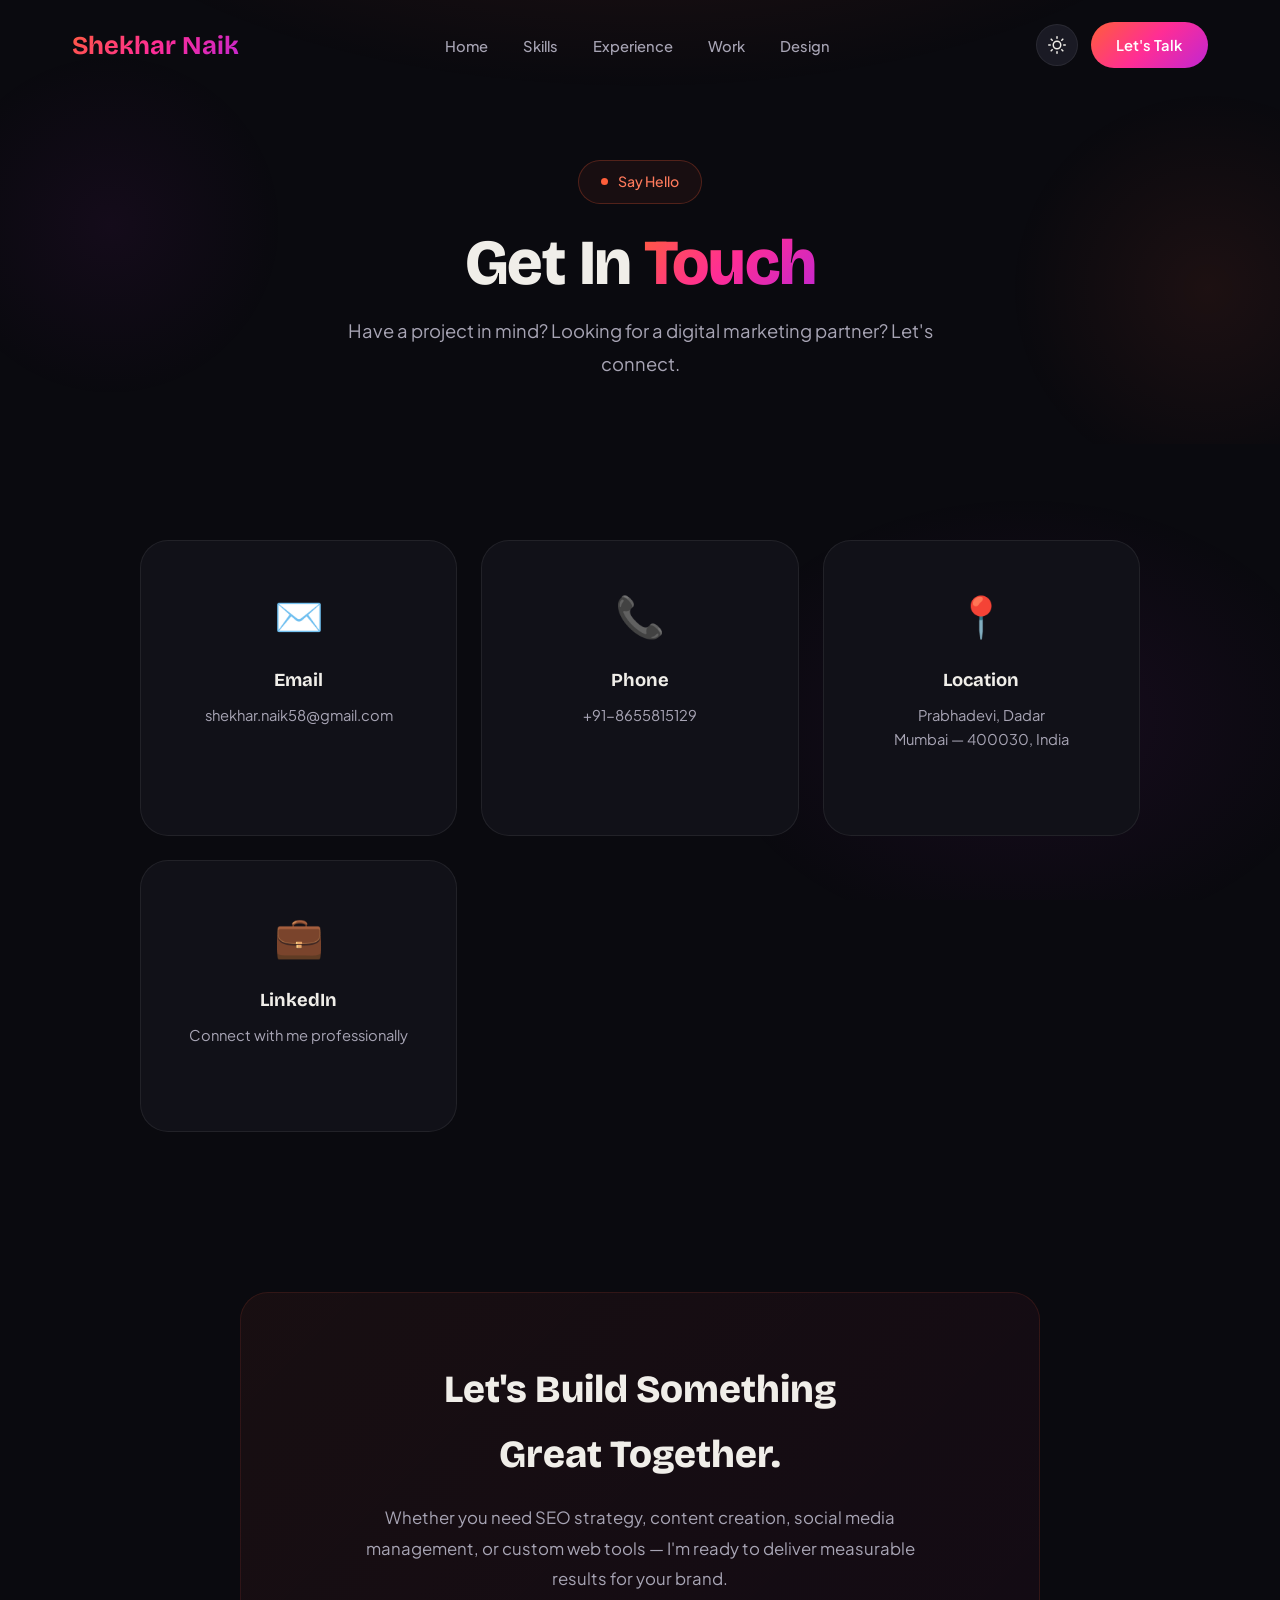
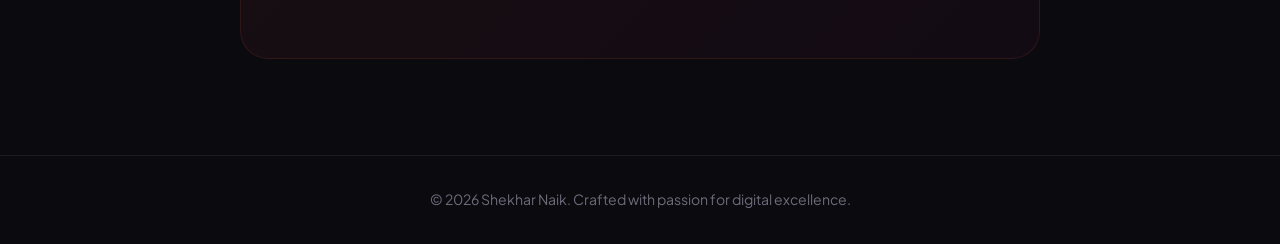
==== contact.html @ 13d53968 "Add files via upload" ====
<!DOCTYPE html>
<html lang="en" data-theme="dark">
<head>
<meta charset="UTF-8">
<meta name="viewport" content="width=device-width, initial-scale=1.0">
<title>Contact — Shekhar Naik</title>
<meta name="description" content="Get in touch with Shekhar Naik — Digital Marketing Specialist based in Mumbai, India. Available for freelance projects and full-time opportunities.">
<meta property="og:title" content="Contact — Shekhar Naik">
<meta property="og:description" content="Get in touch for freelance projects and full-time opportunities.">
<meta property="og:type" content="website">
<meta property="og:image" content="Assets/myself/Shekhar Naik face.webp">
<meta name="robots" content="noindex, nofollow">
<link rel="icon" href="data:image/svg+xml,<svg xmlns='http://www.w3.org/2000/svg' viewBox='0 0 100 100'><text y='.9em' font-size='90'>SN</text></svg>">
<link rel="preconnect" href="https://fonts.googleapis.com">
<link rel="preconnect" href="https://fonts.gstatic.com" crossorigin>
<link href="https://fonts.googleapis.com/css2?family=Bricolage+Grotesque:opsz,wght@12..96,200..800&family=Plus+Jakarta+Sans:wght@300;400;500;600;700;800&family=Instrument+Serif:ital@0;1&display=swap" rel="stylesheet">
<link rel="preload" href="style.css" as="style">
<link rel="stylesheet" href="style.css">
</head>
<body>
<div class="bg-gradient"></div>
<nav id="navbar" aria-label="Main navigation">
  <div class="container nav-inner">
    <a href="index.html" class="nav-logo">Shekhar Naik</a>
    <ul class="nav-links">
      <li><a href="index.html">Home</a></li><li><a href="skills.html">Skills</a></li><li><a href="experience.html">Experience</a></li><li><a href="work.html">Work</a></li><li><a href="design.html">Design</a></li>
    </ul>
    <div class="nav-actions">
      <button class="theme-toggle" aria-label="Toggle theme"><svg class="theme-icon-sun" xmlns="http://www.w3.org/2000/svg" width="18" height="18" viewBox="0 0 24 24" fill="none" stroke="currentColor" stroke-width="2" stroke-linecap="round" stroke-linejoin="round"><circle cx="12" cy="12" r="5"/><line x1="12" y1="1" x2="12" y2="3"/><line x1="12" y1="21" x2="12" y2="23"/><line x1="4.22" y1="4.22" x2="5.64" y2="5.64"/><line x1="18.36" y1="18.36" x2="19.78" y2="19.78"/><line x1="1" y1="12" x2="3" y2="12"/><line x1="21" y1="12" x2="23" y2="12"/><line x1="4.22" y1="19.78" x2="5.64" y2="18.36"/><line x1="18.36" y1="5.64" x2="19.78" y2="4.22"/></svg><svg class="theme-icon-moon" xmlns="http://www.w3.org/2000/svg" width="18" height="18" viewBox="0 0 24 24" fill="none" stroke="currentColor" stroke-width="2" stroke-linecap="round" stroke-linejoin="round"><path d="M21 12.79A9 9 0 1 1 11.21 3 7 7 0 0 0 21 12.79z"/></svg></button>
      <a href="contact.html" class="nav-cta"><span>Let's Talk</span></a>
    </div>
    <button class="mobile-menu-btn" aria-label="Toggle menu" aria-expanded="false"><span></span><span></span><span></span></button>
  </div>
</nav>
<div class="mobile-menu" role="dialog"><ul class="mobile-menu-links">
  <li><a href="index.html">Home</a></li><li><a href="skills.html">Skills</a></li><li><a href="experience.html">Experience</a></li><li><a href="work.html">Work</a></li><li><a href="design.html">Design</a></li>
  <li><a href="contact.html" class="mobile-menu-cta">Let's Talk</a></li>
</ul></div>

<main>

<section class="page-hero">
  <div class="container page-hero-content">
    <div class="hero-badge">Say Hello</div>
    <h1>Get In <span class="gradient">Touch</span></h1>
    <p>Have a project in mind? Looking for a digital marketing partner? Let's connect.</p>
  </div>
</section>

<section class="section contact-cards-section">
  <div class="container">
    <div class="contact-cards-grid">

      <a href="mailto:shekhar.naik58@gmail.com" class="contact-card reveal">
        <div class="contact-card-icon">✉️</div>
        <h3>Email</h3>
        <p>shekhar.naik58@gmail.com</p>
        <span class="contact-card-action">Send an email →</span>
      </a>

      <a href="tel:+918655815129" class="contact-card reveal reveal-d1">
        <div class="contact-card-icon">📞</div>
        <h3>Phone</h3>
        <p>+91-8655815129</p>
        <span class="contact-card-action">Give a call →</span>
      </a>

      <div class="contact-card reveal reveal-d2">
        <div class="contact-card-icon">📍</div>
        <h3>Location</h3>
        <p>Prabhadevi, Dadar<br>Mumbai — 400030, India</p>
        <span class="contact-card-action">Open to remote work</span>
      </div>

      <a href="https://linkedin.com/in/shekhar-naik/" target="_blank" rel="noopener" class="contact-card reveal">
        <div class="contact-card-icon">💼</div>
        <h3>LinkedIn</h3>
        <p>Connect with me professionally</p>
        <span class="contact-card-action">View profile →</span>
      </a>

    </div>
  </div>
</section>

<section class="section contact-cta-section">
  <div class="container">
    <div class="contact-cta-card reveal">
      <h2>Let's Build Something<br><span class="italic">Great Together.</span></h2>
      <p>Whether you need SEO strategy, content creation, social media management, or custom web tools — I'm ready to deliver measurable results for your brand.</p>
    </div>
  </div>
</section>

</main>

<footer><div class="container"><p>© 2026 Shekhar Naik. Crafted with passion for digital excellence.</p></div></footer>
<button class="back-to-top" aria-label="Back to top">↑</button>
<script src="script.js"></script>
</body>
</html>
---- style.css ----
*,*::before,*::after{margin:0;padding:0;box-sizing:border-box}
:root{
  --bg:#0a0a0f;--surface:#111118;--surface-2:#1a1a24;--surface-3:#22222e;
  --text:#f0eee9;--text-dim:#a8a5b5;--text-muted:#6e6b7a;
  --primary:#ff5e3a;--primary-light:#ff7a5c;
  --gradient:linear-gradient(135deg,#ff5e3a,#ff2d95,#c026d3);
  --border:rgba(255,255,255,.07);--border-hover:rgba(255,255,255,.14);
  --r:20px;--r-sm:12px;--r-md:16px;--r-lg:28px;
  --font-d:'Bricolage Grotesque',sans-serif;
  --font-b:'Plus Jakarta Sans',sans-serif;
  --font-a:'Instrument Serif',serif;
}
[data-theme="light"]{
  --bg:#faf9f7;--surface:#ffffff;--surface-2:#f3f1ed;--surface-3:#e8e5df;
  --text:#2d2a36;--text-dim:#5c586a;--text-muted:#8a8696;
  --primary:#e8533a;--primary-light:#d94a32;
  --border:rgba(0,0,0,.08);--border-hover:rgba(0,0,0,.15);
}
[data-theme="light"] .social-card{box-shadow:0 8px 32px rgba(0,0,0,.12)}
[data-theme="light"] .social-cards-stack:hover .social-card-1{box-shadow:0 16px 48px rgba(0,0,0,.15)}
[data-theme="light"] .social-cards-stack:hover .social-card-2{box-shadow:0 12px 40px rgba(0,0,0,.12)}
[data-theme="light"] .social-cards-stack:hover .social-card-3{box-shadow:0 8px 32px rgba(0,0,0,.1)}
[data-theme="light"] .social-cards-stack:hover .social-card-4{box-shadow:0 4px 24px rgba(0,0,0,.08)}
[data-theme="light"] .social-card:hover{box-shadow:0 24px 64px rgba(0,0,0,.18)!important}
[data-theme="light"] nav.scrolled{background:rgba(250,249,247,.92)}
[data-theme="light"] .mobile-menu{background:rgba(245,244,240,.95)}
html{scroll-behavior:smooth}
body{background:var(--bg);color:var(--text);font-family:var(--font-b);overflow-x:hidden;line-height:1.7;font-size:16px}
::selection{background:var(--primary);color:#fff}
a{color:inherit;text-decoration:none}
img{max-width:100%;display:block}
ul{list-style:none}
button{cursor:pointer;border:none;background:none;font-family:inherit;color:inherit}
.container{max-width:1200px;margin:0 auto;padding:0 2rem;position:relative;z-index:1}
.bg-gradient{position:fixed;inset:0;z-index:0;pointer-events:none;background:radial-gradient(ellipse 80% 50% at 50% -20%,rgba(255,94,58,.12),transparent 60%),radial-gradient(ellipse 50% 50% at 80% 80%,rgba(192,38,211,.08),transparent 50%)}
[data-theme="light"] .bg-gradient{background:radial-gradient(ellipse 80% 50% at 50% -20%,rgba(232,83,58,.05),transparent 60%),radial-gradient(ellipse 50% 50% at 80% 80%,rgba(180,40,160,.03),transparent 50%)}

/* Nav */
nav{position:fixed;top:0;left:0;right:0;z-index:1000;padding:1.4rem 0;transition:all .3s}
nav.scrolled{padding:1rem 0;background:rgba(10,10,15,.88);backdrop-filter:blur(16px);-webkit-backdrop-filter:blur(16px);border-bottom:1px solid var(--border)}
.nav-inner{display:flex;justify-content:space-between;align-items:center}
.nav-logo{font-family:var(--font-d);font-size:1.6rem;font-weight:700;background:var(--gradient);-webkit-background-clip:text;-webkit-text-fill-color:transparent;background-clip:text}
.nav-links{display:flex;gap:2.2rem}
.nav-links a{font-size:.92rem;font-weight:500;color:var(--text-dim);position:relative;transition:color .3s}
.nav-links a::after{content:'';position:absolute;bottom:-5px;left:0;width:0;height:2px;background:var(--gradient);transition:width .3s;border-radius:2px}
.nav-links a:hover,.nav-links a.active{color:var(--text)}
.nav-links a:hover::after,.nav-links a.active::after{width:100%}
.nav-actions{display:flex;align-items:center;gap:.8rem}
.nav-cta{padding:.65rem 1.6rem;border-radius:100px;background:var(--gradient);color:#fff;font-weight:600;font-size:.92rem;transition:transform .3s,box-shadow .3s}
.nav-cta:hover{transform:translateY(-2px);box-shadow:0 6px 24px rgba(255,94,58,.25)}
.theme-toggle{width:42px;height:42px;border-radius:50%;border:1px solid var(--border);display:flex;align-items:center;justify-content:center;transition:transform .3s;background:var(--surface-2)}
.theme-toggle:hover{transform:scale(1.1);border-color:var(--border-hover)}
.theme-icon-sun,.theme-icon-moon{transition:opacity .3s,transform .3s;color:var(--text)}
.theme-icon-moon{position:absolute;opacity:0;transform:rotate(-90deg) scale(0)}
[data-theme="light"] .theme-icon-sun{position:absolute;opacity:0;transform:rotate(90deg) scale(0)}
[data-theme="light"] .theme-icon-moon{position:static;opacity:1;transform:none}
.mobile-menu-btn{display:none;width:36px;height:36px;flex-direction:column;align-items:center;justify-content:center;gap:5px}
.mobile-menu-btn span{display:block;width:22px;height:2px;background:var(--text);transition:all .3s;border-radius:2px}
.mobile-menu-btn.open span:nth-child(1){transform:rotate(45deg) translate(5px,5px)}
.mobile-menu-btn.open span:nth-child(2){opacity:0}
.mobile-menu-btn.open span:nth-child(3){transform:rotate(-45deg) translate(5px,-5px)}
.mobile-menu{display:none;position:fixed;inset:0;z-index:999;background:rgba(10,10,15,.95);flex-direction:column;align-items:center;justify-content:center;opacity:0;pointer-events:none;transition:opacity .3s}
.mobile-menu.open{opacity:1;pointer-events:auto}
.mobile-menu-links{display:flex;flex-direction:column;align-items:center;gap:2rem}
.mobile-menu-links a{font-family:var(--font-d);font-size:1.7rem;font-weight:700;color:var(--text-dim);transition:color .3s}
.mobile-menu-links a:hover{color:var(--text)}
.mobile-menu-cta{padding:.7rem 2rem;border-radius:100px;background:var(--gradient);color:#fff!important;font-size:1.1rem!important;margin-top:.5rem}

/* Hero */
.hero{min-height:100vh;display:flex;align-items:center;padding:10rem 0 5rem;position:relative;overflow:hidden}
.hero::before{content:'';position:absolute;top:20%;right:-10%;width:500px;height:500px;border-radius:50%;background:radial-gradient(circle,rgba(255,94,58,.08),transparent 70%);pointer-events:none}
.hero::after{content:'';position:absolute;bottom:10%;left:-5%;width:400px;height:400px;border-radius:50%;background:radial-gradient(circle,rgba(192,38,211,.06),transparent 70%);pointer-events:none}
.hero-content{z-index:2;text-align:center;max-width:800px;margin:0 auto}
.hero-badge{display:inline-flex;align-items:center;gap:.6rem;padding:.55rem 1.4rem;border-radius:100px;border:1px solid rgba(255,94,58,.25);font-size:.88rem;font-weight:500;color:var(--primary-light);margin-bottom:2.5rem;background:rgba(255,94,58,.06);animation:fadeUp .6s .2s both}
.hero-badge::before{content:'';width:7px;height:7px;border-radius:50%;background:var(--primary);animation:pulse 2s infinite}
.open-dot{width:7px;height:7px;border-radius:50%;background:var(--primary);animation:pulse 2s infinite}
.hero-title{font-family:var(--font-d);font-size:clamp(3.2rem,7vw,6rem);font-weight:800;line-height:1;letter-spacing:-.03em;margin-bottom:2rem;animation:fadeUp .6s .3s both}
.hero-title .line{display:block}
.hero-title .gradient{background:var(--gradient);-webkit-background-clip:text;-webkit-text-fill-color:transparent;background-clip:text;background-size:200% auto;animation:shimmer 4s linear infinite}
.hero-desc{font-size:clamp(1.05rem,1.6vw,1.2rem);color:var(--text-dim);max-width:600px;line-height:1.8;margin:0 auto 2.5rem;animation:fadeUp .6s .4s both}
.hero-cta-group{display:flex;gap:1.2rem;justify-content:center;flex-wrap:wrap;animation:fadeUp .6s .5s both}
.btn-primary{display:inline-flex;align-items:center;gap:.6rem;padding:.9rem 2.2rem;border-radius:100px;background:var(--gradient);color:#fff;font-weight:600;font-size:1rem;transition:transform .3s,box-shadow .3s}
.btn-primary:hover{transform:translateY(-2px);box-shadow:0 8px 28px rgba(255,94,58,.3)}
.btn-secondary{padding:.9rem 2.2rem;border-radius:100px;border:1px solid var(--border);color:var(--text);font-weight:500;font-size:1rem;transition:all .3s}
.btn-secondary:hover{border-color:var(--border-hover);transform:translateY(-2px);background:var(--surface-2)}
.hero-stats{display:grid;grid-template-columns:repeat(6,1fr);gap:1rem;max-width:1200px;margin:4rem auto 0;animation:fadeUp .6s .6s both}
.hero-stat{padding:1.5rem 1rem;border-radius:var(--r);border:1px solid var(--border);background:var(--surface);transition:transform .3s,border-color .3s;position:relative;overflow:hidden;text-align:center}
.hero-stat::before{content:'';position:absolute;top:0;left:0;right:0;height:3px;background:var(--gradient);opacity:0;transition:opacity .3s}
.hero-stat:hover{transform:translateY(-3px);border-color:var(--border-hover)}
.hero-stat:hover::before{opacity:1}
.hero-stat-num{font-family:var(--font-d);font-size:2.5rem;font-weight:800;background:var(--gradient);-webkit-background-clip:text;-webkit-text-fill-color:transparent;background-clip:text;line-height:1.1;margin-bottom:.5rem}
.hero-stat-label{font-size:.82rem;color:var(--text-muted);font-weight:500;line-height:1.4}

/* Page Hero */
.page-hero{padding:10rem 0 4rem;text-align:center;position:relative;overflow:hidden}
.page-hero::before{content:'';position:absolute;top:20%;right:-10%;width:400px;height:400px;border-radius:50%;background:radial-gradient(circle,rgba(255,94,58,.08),transparent 70%);pointer-events:none}
.page-hero::after{content:'';position:absolute;bottom:10%;left:-5%;width:350px;height:350px;border-radius:50%;background:radial-gradient(circle,rgba(192,38,211,.06),transparent 70%);pointer-events:none}
.page-hero-content{z-index:2;position:relative}
.page-hero .hero-badge{margin-bottom:1.5rem}
.page-hero h1{font-family:var(--font-d);font-size:clamp(2.6rem,5vw,4.2rem);font-weight:800;line-height:1.1;letter-spacing:-.02em;margin-bottom:1rem}
.page-hero h1 .gradient{background:var(--gradient);-webkit-background-clip:text;-webkit-text-fill-color:transparent;background-clip:text}
.page-hero p{font-size:1.15rem;color:var(--text-dim);max-width:600px;margin:0 auto;line-height:1.8}

/* Sections */
.section{padding:7rem 0}
.section-alt{background:var(--surface)}
.section-header{margin-bottom:4rem}
.section-tag{display:inline-flex;align-items:center;gap:.6rem;font-size:.82rem;font-weight:600;letter-spacing:.12em;text-transform:uppercase;margin-bottom:1rem}
.section-tag-icon{width:32px;height:32px;border-radius:8px;background:var(--gradient);display:flex;align-items:center;justify-content:center;font-size:1rem}
.section-tag-text{background:var(--gradient);-webkit-background-clip:text;-webkit-text-fill-color:transparent;background-clip:text}
.section-title{font-family:var(--font-d);font-size:clamp(2.3rem,4.5vw,3.6rem);font-weight:800;line-height:1.1;letter-spacing:-.02em;margin-bottom:1rem}
.section-title .italic{font-family:var(--font-a);font-style:italic;font-weight:400}
.gradient-text{background:var(--gradient);-webkit-background-clip:text;-webkit-text-fill-color:transparent;background-clip:text}

/* About */
.about-grid{display:grid;grid-template-columns:1fr 1.4fr;gap:4rem;align-items:start}
.about-visual{position:sticky;top:7rem;border-radius:var(--r-lg);overflow:hidden;border:1px solid var(--border);background:var(--surface)}
.about-visual-header{padding:3rem 2rem 2rem;text-align:center;background:linear-gradient(180deg,rgba(255,94,58,.08),transparent)}
.about-avatar{width:115px;height:115px;border-radius:50%;margin:0 auto 1.2rem;overflow:hidden;border:3px solid var(--primary);box-shadow:0 8px 32px rgba(255,94,58,.2)}
.about-avatar img{width:100%;height:100%;object-fit:cover}
.about-name{font-family:var(--font-d);font-size:1.5rem;font-weight:700;margin-bottom:.3rem}
.about-role{font-size:.95rem;color:var(--text-dim)}
.about-visual-body{padding:1.5rem}
.about-contact-item{display:flex;align-items:center;gap:.8rem;padding:.85rem 1rem;border-radius:var(--r);border:1px solid var(--border);margin-bottom:.6rem;font-size:.9rem;font-weight:500;transition:all .3s;background:var(--surface-2)}
.about-contact-item:hover{border-color:var(--border-hover);transform:translateX(4px);background:var(--surface-3)}
.about-contact-item .icon{width:24px;text-align:center}
.about-text h3{font-family:var(--font-d);font-size:1.9rem;font-weight:700;line-height:1.3;margin-bottom:1.5rem}
.about-text p{color:var(--text-dim);line-height:1.85;margin-bottom:1.2rem;font-size:1.02rem}
.about-highlights{display:grid;grid-template-columns:1fr 1fr;gap:1rem}
.about-highlight{padding:1.5rem;border-radius:var(--r);border:1px solid var(--border);background:var(--surface);transition:all .3s}
.about-highlight:hover{border-color:var(--border-hover);transform:translateY(-3px)}
.about-highlight-value{font-family:var(--font-d);font-size:2.4rem;font-weight:800;background:var(--gradient);-webkit-background-clip:text;-webkit-text-fill-color:transparent;background-clip:text;line-height:1;margin-bottom:.4rem}
.about-highlight-label{font-size:.9rem;color:var(--text-dim);font-weight:500}

/* Tools */
.tools-strip{padding:2rem 0;border-top:1px solid var(--border);border-bottom:1px solid var(--border);background:var(--surface);overflow:hidden;position:relative}
.tools-strip::before,.tools-strip::after{content:'';position:absolute;top:0;bottom:0;width:100px;z-index:2}
.tools-strip::before{left:0;background:linear-gradient(90deg,var(--surface),transparent)}
.tools-strip::after{right:0;background:linear-gradient(270deg,var(--surface),transparent)}
.tools-track{display:flex;gap:2.5rem;animation:marquee 50s linear infinite;width:max-content}
.tools-track span{font-family:var(--font-d);font-size:1rem;font-weight:600;color:var(--text-muted);white-space:nowrap;display:flex;align-items:center;gap:.7rem}
.tools-track span img{width:24px;height:24px;object-fit:contain;border-radius:5px;opacity:.7;transition:opacity .3s}
.tools-track span:hover img{opacity:1}

/* What I Bring */
.bring-grid{display:grid;grid-template-columns:repeat(3,1fr);gap:1.5rem}
.bring-card{padding:2rem;border-radius:var(--r-lg);border:1px solid var(--border);background:var(--surface);transition:all .4s;position:relative;overflow:hidden}
.bring-card::before{content:'';position:absolute;top:0;left:0;right:0;height:3px;background:var(--gradient);transform:scaleX(0);transform-origin:left;transition:transform .4s}
.bring-card:hover{border-color:var(--border-hover);transform:translateY(-6px);box-shadow:0 20px 48px rgba(0,0,0,.15)}
.bring-card:hover::before{transform:scaleX(1)}
.bring-icon{width:52px;height:52px;border-radius:14px;background:rgba(255,94,58,.08);border:1px solid rgba(255,94,58,.15);display:flex;align-items:center;justify-content:center;font-size:1.5rem;margin-bottom:1.2rem}
.bring-card h3{font-family:var(--font-d);font-size:1.15rem;font-weight:700;margin-bottom:.6rem}
.bring-card p{font-size:.92rem;color:var(--text-dim);line-height:1.7}

/* Expertise */
.expertise-grid{display:grid;grid-template-columns:repeat(auto-fill,minmax(300px,1fr));gap:1.5rem}
.expertise-card{padding:2rem;border-radius:var(--r-lg);border:1px solid var(--border);background:var(--surface);transition:all .3s;position:relative;overflow:hidden}
.expertise-card::before{content:'';position:absolute;top:0;left:0;right:0;height:3px;background:var(--gradient);transform:scaleX(0);transform-origin:left;transition:transform .3s}
.expertise-card:hover{border-color:var(--border-hover);transform:translateY(-4px);box-shadow:0 12px 40px rgba(0,0,0,.2)}
.expertise-card:hover::before{transform:scaleX(1)}
.expertise-icon{width:58px;height:58px;border-radius:14px;background:rgba(255,94,58,.1);border:1px solid rgba(255,94,58,.2);display:flex;align-items:center;justify-content:center;font-size:1.6rem;margin-bottom:1.2rem}
.expertise-card h3{font-family:var(--font-d);font-size:1.25rem;font-weight:700;margin-bottom:.6rem}
.expertise-card p{font-size:.95rem;color:var(--text-dim);line-height:1.7}

/* Lightbox */
.lightbox{position:fixed;inset:0;z-index:10000;background:rgba(0,0,0,.95);display:flex;align-items:center;justify-content:center;opacity:0;visibility:hidden;transition:all .3s;backdrop-filter:blur(8px)}
.lightbox.active{opacity:1;visibility:visible}
.lightbox-content{max-width:90vw;max-height:90vh;display:flex;align-items:center;justify-content:center}
.lightbox-content img{max-width:100%;max-height:85vh;border-radius:var(--r-md);object-fit:contain;box-shadow:0 20px 60px rgba(0,0,0,.5)}
.lightbox-close{position:absolute;top:1.5rem;right:1.5rem;width:48px;height:48px;border-radius:50%;background:rgba(255,255,255,.1);border:none;color:#fff;font-size:1.8rem;cursor:pointer;display:flex;align-items:center;justify-content:center;transition:all .3s;z-index:10001}
.lightbox-close:hover{background:rgba(255,255,255,.2);transform:scale(1.1)}
.lightbox-prev,.lightbox-next{position:absolute;top:50%;transform:translateY(-50%);width:52px;height:52px;border-radius:50%;background:rgba(255,255,255,.1);border:none;color:#fff;font-size:1.8rem;cursor:pointer;display:flex;align-items:center;justify-content:center;transition:all .3s;z-index:10001}
.lightbox-prev{left:1.5rem}
.lightbox-next{right:1.5rem}
.lightbox-prev:hover,.lightbox-next:hover{background:rgba(255,255,255,.2);transform:translateY(-50%) scale(1.1)}

/* Work Page */
.work-stats-row{display:grid;grid-template-columns:repeat(4,1fr);gap:1rem;margin-bottom:3rem}
.work-stat-card{padding:1.5rem;border-radius:var(--r-lg);border:1px solid var(--border);background:var(--surface);text-align:center;transition:all .3s}
.work-stat-card:hover{border-color:var(--border-hover);transform:translateY(-4px);box-shadow:0 12px 32px rgba(0,0,0,.12)}
.work-stat-icon{font-size:1.8rem;margin-bottom:.5rem}
.work-stat-num{font-family:var(--font-d);font-size:2.2rem;font-weight:800;background:var(--gradient);-webkit-background-clip:text;-webkit-text-fill-color:transparent;background-clip:text;margin-bottom:.2rem}
.work-stat-label{font-size:.88rem;color:var(--text-muted);font-weight:500}
.work-showcase{padding:2.5rem;border-radius:var(--r-lg);border:1px solid var(--border);background:var(--surface);margin-bottom:2rem;position:relative;overflow:hidden;transition:all .4s}
.work-showcase::before{content:'';position:absolute;top:0;left:0;right:0;height:4px;background:var(--gradient);transform:scaleX(0);transform-origin:left;transition:transform .4s}
.work-showcase:hover{border-color:var(--border-hover);transform:translateY(-6px);box-shadow:0 20px 48px rgba(0,0,0,.15)}
.work-showcase:hover::before{transform:scaleX(1)}
.work-showcase-header{display:flex;align-items:center;gap:1rem;margin-bottom:1rem}
.work-showcase-num{font-family:var(--font-d);font-size:2rem;font-weight:800;background:var(--gradient);-webkit-background-clip:text;-webkit-text-fill-color:transparent;background-clip:text;opacity:.3}
.work-showcase-status{font-size:.72rem;font-weight:700;letter-spacing:.1em;text-transform:uppercase;padding:.35rem .8rem;border-radius:100px;background:linear-gradient(135deg,#00c853,#00e676);color:#0a0a0a}
.work-showcase-active{background:linear-gradient(135deg,#00c853,#00e676);color:#0a0a0a}
.work-showcase-past{background:linear-gradient(135deg,var(--surface-2),var(--border));color:var(--text-dim)}
.work-showcase h3{font-family:var(--font-d);font-size:1.8rem;font-weight:800;margin-bottom:.8rem}
.work-showcase p{color:var(--text-dim);line-height:1.8;max-width:700px;margin-bottom:1.5rem;font-size:1rem}
.work-showcase-metrics{display:flex;gap:1rem;margin-bottom:1.5rem;flex-wrap:wrap}
.work-showcase-metric{padding:1rem 1.5rem;border-radius:var(--r-md);border:1px solid var(--border);background:var(--surface-2);text-align:center;flex:1;min-width:150px}
.work-showcase-metric-num{display:block;font-family:var(--font-d);font-size:1.3rem;font-weight:800;color:var(--primary-light)}
.work-showcase-metric-label{display:block;font-size:.78rem;color:var(--text-muted);font-weight:500;margin-top:.2rem}
.work-showcase-brands{display:flex;gap:1.5rem;margin-bottom:1.5rem;flex-wrap:wrap}
.work-brand-item{display:flex;align-items:center;gap:.8rem;padding:.8rem 1.2rem;border-radius:var(--r-md);border:1px solid var(--border);background:var(--surface-2)}
.work-brand-item img{width:40px;height:40px;border-radius:8px;object-fit:contain}
.work-brand-item span{font-size:.9rem;font-weight:500;color:var(--text-dim)}
.work-sales-grid{display:grid;grid-template-columns:repeat(3,1fr);gap:1rem}
.work-sales-grid img{width:100%;border-radius:var(--r-md);border:1px solid var(--border);transition:transform .3s}
.work-sales-grid img:hover{transform:scale(1.02)}
.work-showcase-images{display:grid;grid-template-columns:repeat(3,1fr);gap:1rem;margin-top:1rem}
.work-showcase-images img{width:100%;border-radius:var(--r-md);border:1px solid var(--border);transition:transform .3s}
.work-showcase-images img:hover{transform:scale(1.02)}
.work-services-grid{display:grid;grid-template-columns:repeat(2,1fr);gap:1.5rem}
.work-service-card{padding:2rem;border-radius:var(--r-lg);border:1px solid var(--border);background:var(--surface);position:relative;overflow:hidden;transition:all .4s}
.work-service-card::after{content:'';position:absolute;bottom:0;left:0;right:0;height:3px;background:var(--gradient);transform:scaleX(0);transform-origin:left;transition:transform .4s}
.work-service-card:hover{border-color:var(--border-hover);transform:translateY(-6px);box-shadow:0 20px 48px rgba(0,0,0,.15)}
.work-service-card:hover::after{transform:scaleX(1)}
.work-service-num{font-family:var(--font-d);font-size:2.5rem;font-weight:800;background:var(--gradient);-webkit-background-clip:text;-webkit-text-fill-color:transparent;background-clip:text;opacity:.15;position:absolute;top:1rem;right:1.5rem}
.work-service-icon{width:52px;height:52px;border-radius:14px;display:flex;align-items:center;justify-content:center;font-size:1.5rem;background:rgba(255,94,58,.08);border:1px solid rgba(255,94,58,.15);margin-bottom:1rem}
.work-service-card h4{font-family:var(--font-d);font-size:1.2rem;font-weight:700;margin-bottom:.6rem}
.work-service-card p{font-size:.92rem;color:var(--text-dim);line-height:1.7;margin-bottom:1rem}
.work-service-metric{display:inline-flex;padding:.4rem 1rem;border-radius:100px;background:rgba(20,184,166,.1);border:1px solid rgba(20,184,166,.25);font-size:.85rem;color:#14b8a6;font-weight:600;margin-bottom:1rem}
.work-service-tags{display:flex;flex-wrap:wrap;gap:.4rem}
.work-service-tags span{padding:.3rem .7rem;border-radius:100px;font-size:.78rem;font-weight:500;color:var(--text-dim);background:var(--surface-2);border:1px solid var(--border)}
.work-service-images{display:flex;gap:.8rem;margin-top:1rem;flex-wrap:wrap}
.work-service-images img{width:80px;height:80px;border-radius:var(--r-sm);border:1px solid var(--border);object-fit:cover;transition:transform .3s}
.work-service-images img:hover{transform:scale(1.05)}
.work-service-images-grid{display:grid;grid-template-columns:repeat(3,1fr);gap:.6rem}
.work-service-images-grid img{width:100%;height:auto;aspect-ratio:9/16;border-radius:var(--r-sm);object-fit:cover}
.work-side-grid{display:grid;grid-template-columns:repeat(3,1fr);gap:1.5rem}
.work-side-card{padding:1.5rem;border-radius:var(--r-lg);border:1px solid var(--border);background:var(--surface);position:relative;overflow:hidden;transition:all .3s}
.work-side-card:hover{border-color:var(--border-hover);transform:translateY(-4px);box-shadow:0 12px 32px rgba(0,0,0,.12)}
.work-side-num{font-family:var(--font-d);font-size:2rem;font-weight:800;background:var(--gradient);-webkit-background-clip:text;-webkit-text-fill-color:transparent;background-clip:text;opacity:.2;margin-bottom:.8rem}
.work-side-card h4{font-family:var(--font-d);font-size:1.1rem;font-weight:700;margin-bottom:.4rem}
.work-side-card p{font-size:.88rem;color:var(--text-dim);line-height:1.7;margin-bottom:1rem}
.work-side-images{display:flex;gap:.6rem;flex-wrap:wrap}
.work-side-images img{width:60px;height:60px;border-radius:var(--r-sm);border:1px solid var(--border);object-fit:cover;transition:transform .3s}
.work-side-images img:hover{transform:scale(1.08)}
.work-side-card-link{text-decoration:none;color:inherit;cursor:pointer}
.work-side-card-link:hover{border-color:var(--primary);box-shadow:0 12px 32px rgba(255,94,58,.1)}
.work-side-visit{display:block;margin-top:.8rem;font-size:.85rem;font-weight:600;color:var(--primary-light);opacity:0;transform:translateY(4px);transition:all .3s}
.work-side-card-link:hover .work-side-visit{opacity:1;transform:translateY(0)}

/* Content Cards */
.content-cards-grid{display:flex;flex-direction:column;gap:1.5rem}
.content-card{border-radius:var(--r-lg);border:1px solid var(--border);background:var(--surface);overflow:hidden;transition:all .4s}
.content-card:hover{border-color:var(--border-hover);box-shadow:0 20px 48px rgba(0,0,0,.12)}
.content-card-inner{display:grid;grid-template-columns:1fr 1fr;gap:3rem;align-items:center;padding:2rem}
.content-card .split-images{overflow:hidden}
.content-card .social-cards-stack{overflow:hidden}

/* Work Section Box */
.work-section-box{border-radius:var(--r-lg);border:1px solid var(--border);background:var(--surface);overflow:hidden;transition:all .4s}
.work-section-box:hover{border-color:var(--border-hover);box-shadow:0 20px 48px rgba(0,0,0,.12)}
.work-section-box-header{padding:2.5rem 2.5rem 0}
.work-section-box-header .section-title{margin-top:.5rem}
.work-section-box-body{padding:2.5rem}
.work-section-box-body .split-row{margin-bottom:3rem}
.work-section-box-body .split-row:last-child{margin-bottom:0}

/* Social Cards Stack - 2 images */
.social-cards-stack-2{height:300px}
.social-cards-stack-2 .social-card{width:75%}
.social-cards-stack-2 .social-card-1{top:10px;left:12%;z-index:2;transform:rotate(-4deg)}
.social-cards-stack-2 .social-card-2{top:30px;left:18%;z-index:1;transform:rotate(3deg)}

/* Work Cards (Homepage) */
.work-cards-grid{display:grid;grid-template-columns:repeat(3,1fr);gap:1.5rem;margin-top:3rem}
.work-card-item{padding:0;border-radius:var(--r-lg);border:1px solid var(--border);background:var(--surface);position:relative;overflow:hidden;transition:all .4s;display:flex;flex-direction:column}
.work-card-item:hover{border-color:var(--border-hover);transform:translateY(-8px);box-shadow:0 24px 56px rgba(0,0,0,.18)}
.work-card-link{text-decoration:none;color:inherit;cursor:pointer}
.work-card-link:hover{border-color:var(--primary);box-shadow:0 24px 56px rgba(255,94,58,.1)}
.work-card-top{display:flex;justify-content:space-between;align-items:center;padding:1.5rem 1.5rem 0}
.work-card-badge{display:inline-block;font-size:.68rem;font-weight:700;letter-spacing:.12em;text-transform:uppercase;padding:.35rem .8rem;border-radius:100px;background:linear-gradient(135deg,#00c853,#00e676);color:#0a0a0a}
.work-card-badge-past{background:linear-gradient(135deg,var(--surface-2),var(--border));color:var(--text-dim)}
.work-card-number{font-family:var(--font-d);font-size:2.2rem;font-weight:800;background:var(--gradient);-webkit-background-clip:text;-webkit-text-fill-color:transparent;background-clip:text;opacity:.2;line-height:1}
.work-card-item h3{font-family:var(--font-d);font-size:1.3rem;font-weight:800;padding:1rem 1.5rem .5rem;margin:0}
.work-card-item p{color:var(--text-dim);line-height:1.7;font-size:.9rem;padding:0 1.5rem;margin-bottom:1rem}
.work-card-brands{display:flex;gap:.8rem;padding:0 1.5rem;margin-bottom:1rem}
.work-card-brands img{width:36px;height:36px;object-fit:contain;border-radius:8px;border:1px solid var(--border);background:var(--surface-2);padding:4px}
.work-card-results{display:flex;flex-direction:column;gap:.5rem;padding:0 1.5rem;margin-bottom:1.2rem}
.work-card-result{display:flex;align-items:center;gap:.6rem;font-size:.85rem;color:var(--text-dim);font-weight:500}
.work-card-result-icon{font-size:.95rem;flex-shrink:0}
.work-card-images{display:grid;grid-template-columns:repeat(3,1fr);gap:6px;padding:0 6px 6px}
.work-card-images img{width:100%;height:80px;object-fit:cover;border-radius:var(--r-sm);border:1px solid var(--border);transition:transform .3s}
.work-card-images img:hover{transform:scale(1.05)}
.work-card-visit{display:block;padding:1rem 1.5rem;margin-top:auto;font-size:.88rem;font-weight:600;color:var(--primary-light);border-top:1px solid var(--border);transition:all .3s}
.work-card-link:hover .work-card-visit{background:rgba(255,94,58,.05);color:var(--primary)}

/* Split Row */
.split-row{display:grid;grid-template-columns:1fr 1fr;gap:3rem;align-items:center}
.split-reverse{direction:rtl}
.split-reverse > *{direction:ltr}
.split-img-grid{display:grid;grid-template-columns:1fr 1fr;gap:.6rem}
.split-img-grid img{width:100%;border-radius:var(--r-sm);border:1px solid var(--border);object-fit:cover;transition:transform .3s}
.split-img-grid img:hover{transform:scale(1.03)}
.split-info h3{font-family:var(--font-d);font-size:1.6rem;font-weight:700;margin-bottom:.8rem}
.split-info p{font-size:.95rem;color:var(--text-dim);line-height:1.75;margin-bottom:1.5rem}
.split-icon{width:50px;height:50px;border-radius:12px;background:rgba(255,94,58,.08);border:1px solid rgba(255,94,58,.2);display:flex;align-items:center;justify-content:center;font-size:1.4rem;margin-bottom:1rem}
.split-links{display:flex;flex-direction:column;gap:.5rem}
.split-link{display:flex;align-items:center;gap:.6rem;padding:.6rem .9rem;border-radius:var(--r-sm);border:1px solid var(--border);font-size:.9rem;font-weight:500;color:var(--text-dim);transition:all .3s;text-decoration:none;background:var(--surface)}
.split-link:hover{border-color:var(--primary);color:var(--primary-light);transform:translateX(4px)}
.split-link-dot{width:6px;height:6px;border-radius:50%;background:var(--gradient);flex-shrink:0}

/* Social Cards Stack */
.social-cards-stack{position:relative;width:100%;height:380px;perspective:1000px}
.social-card{position:absolute;width:70%;height:auto;border-radius:var(--r-md);border:1px solid var(--border);box-shadow:0 8px 32px rgba(0,0,0,.25);transition:all .4s cubic-bezier(.25,.46,.45,.94);object-fit:cover;cursor:pointer}
.social-card-1{top:0;left:15%;z-index:4;transform:rotate(-4deg);transform-origin:bottom center}
.social-card-2{top:20px;left:20%;z-index:3;transform:rotate(2deg);transform-origin:bottom center}
.social-card-3{top:40px;left:10%;z-index:2;transform:rotate(-1deg);transform-origin:bottom center}
.social-card-4{top:60px;left:25%;z-index:1;transform:rotate(5deg);transform-origin:bottom center}
.social-cards-stack:hover .social-card-1{transform:rotate(-8deg) translateY(-10px);box-shadow:0 16px 48px rgba(0,0,0,.35)}
.social-cards-stack:hover .social-card-2{transform:rotate(5deg) translateY(-5px);box-shadow:0 12px 40px rgba(0,0,0,.3)}
.social-cards-stack:hover .social-card-3{transform:rotate(-3deg) translateY(5px);box-shadow:0 8px 32px rgba(0,0,0,.25)}
.social-cards-stack:hover .social-card-4{transform:rotate(8deg) translateY(10px);box-shadow:0 4px 24px rgba(0,0,0,.2)}
.social-card:hover{z-index:10!important;transform:rotate(0deg) translateY(-20px) scale(1.05)!important;box-shadow:0 24px 64px rgba(0,0,0,.4)!important}

/* Design */
.design-grid{display:grid;grid-template-columns:repeat(3,1fr);gap:1rem}
.design-grid-item{border-radius:var(--r-lg);overflow:hidden;border:1px solid var(--border);transition:all .3s;background:var(--surface)}
.design-grid-item:hover{border-color:var(--border-hover);transform:translateY(-4px);box-shadow:0 12px 40px rgba(0,0,0,.2)}
.design-grid-item img{width:100%;display:block;transition:transform .4s}
.design-grid-item:hover img{transform:scale(1.03)}
.canva-chips{display:flex;justify-content:center;gap:.8rem;flex-wrap:wrap}
.canva-chip{display:inline-flex;align-items:center;gap:.5rem;padding:.7rem 1.4rem;border-radius:100px;border:1px solid var(--border);background:var(--surface);font-size:.9rem;font-weight:600;color:var(--text-dim);transition:all .3s;text-decoration:none}
.canva-chip:hover{border-color:var(--primary);color:var(--primary-light);transform:translateY(-2px);box-shadow:0 6px 20px rgba(255,94,58,.12)}
.canva-chip svg{flex-shrink:0;opacity:.7;transition:opacity .3s}
.canva-chip:hover svg{opacity:1}
.design-stats{display:flex;justify-content:center;align-items:center;gap:3rem;flex-wrap:wrap;padding:1rem 0}
.design-stat{text-align:center}
.design-stat-num{font-family:var(--font-d);font-size:2.7rem;font-weight:800;background:var(--gradient);-webkit-background-clip:text;-webkit-text-fill-color:transparent;background-clip:text;line-height:1;margin-bottom:.3rem}
.design-stat-label{font-size:.88rem;color:var(--text-dim);font-weight:500}
.design-stat-divider{width:1px;height:40px;background:var(--border)}

/* Contact */
.contact-section{text-align:center;padding:8rem 0;background:radial-gradient(ellipse 70% 50% at 50% 50%,rgba(255,94,58,.06),transparent)}
.contact-cta-links{display:flex;flex-direction:column;align-items:center;gap:1rem;margin-top:1.5rem}
.contact-email,.contact-phone{display:inline-flex;align-items:center;justify-content:center;gap:.8rem;padding:1rem 2.5rem;border-radius:100px;font-weight:700;font-size:1rem;transition:transform .3s,box-shadow .3s;width:100%;max-width:360px}
.contact-email{background:var(--gradient);color:#fff}
.contact-email:hover{transform:scale(1.03);box-shadow:0 10px 40px rgba(255,94,58,.3)}
.contact-phone{background:var(--surface);border:1px solid var(--border);color:var(--text)}
.contact-phone:hover{transform:scale(1.03);border-color:var(--border-hover);box-shadow:0 10px 40px rgba(0,0,0,.1)}
.contact-cards-section{padding:6rem 0}
.contact-cards-grid{display:grid;grid-template-columns:repeat(3,1fr);gap:1.5rem;max-width:1000px;margin:0 auto}
.contact-card{padding:2.5rem 2rem;border-radius:var(--r-lg);border:1px solid var(--border);background:var(--surface);text-align:center;transition:all .4s;position:relative;overflow:hidden;text-decoration:none;color:inherit;display:block}
.contact-card::before{content:'';position:absolute;top:0;left:0;right:0;height:3px;background:var(--gradient);transform:scaleX(0);transform-origin:left;transition:transform .4s}
.contact-card:hover{border-color:var(--border-hover);transform:translateY(-6px);box-shadow:0 20px 48px rgba(0,0,0,.15)}
.contact-card:hover::before{transform:scaleX(1)}
.contact-card-icon{font-size:2.5rem;margin-bottom:1rem}
.contact-card h3{font-family:var(--font-d);font-size:1.15rem;font-weight:700;margin-bottom:.5rem}
.contact-card p{font-size:.92rem;color:var(--text-dim);line-height:1.6;margin-bottom:1rem}
.contact-card-action{font-size:.85rem;font-weight:600;color:var(--primary-light);opacity:0;transform:translateY(6px);transition:all .3s}
.contact-card:hover .contact-card-action{opacity:1;transform:translateY(0)}
.contact-cta-section{padding:4rem 0 6rem}
.contact-cta-card{padding:4rem;border-radius:var(--r-lg);background:linear-gradient(135deg,rgba(255,94,58,.06),rgba(255,45,149,.04));border:1px solid rgba(255,94,58,.12);text-align:center;max-width:800px;margin:0 auto}
.contact-cta-card h2{font-family:var(--font-d);font-size:2.4rem;font-weight:800;margin-bottom:1rem}
.contact-cta-card p{color:var(--text-dim);line-height:1.8;font-size:1.05rem;max-width:600px;margin:0 auto}

/* Skills */
.skills-highlight{padding:2.5rem;border-radius:var(--r-lg);border:1px solid rgba(255,94,58,.15);background:linear-gradient(135deg,rgba(255,94,58,.06),rgba(255,45,149,.04));margin-bottom:3rem;position:relative;overflow:hidden}
.skills-highlight::before{content:'';position:absolute;top:-50%;right:-20%;width:400px;height:400px;background:radial-gradient(circle,rgba(255,94,58,.08),transparent 70%);pointer-events:none}
.skills-highlight-header{display:flex;align-items:center;gap:.8rem;margin-bottom:1.8rem}
.skills-highlight-icon{font-size:1.6rem}
.skills-highlight-header h3{font-family:var(--font-d);font-size:1.5rem;font-weight:800}
.skills-highlight-grid{display:grid;grid-template-columns:repeat(auto-fill,minmax(180px,1fr));gap:1rem}
.skills-highlight-card{padding:1.2rem;border-radius:var(--r-md);border:1px solid var(--border);background:var(--surface);position:relative;overflow:hidden;transition:all .3s}
.skills-highlight-card:hover{border-color:var(--primary);transform:translateY(-4px);box-shadow:0 12px 32px rgba(255,94,58,.12)}
.skills-highlight-card::before{content:'';position:absolute;top:0;left:0;right:0;height:3px;background:var(--gradient);transform:scaleX(0);transform-origin:left;transition:transform .3s}
.skills-highlight-card:hover::before{transform:scaleX(1)}
.skills-highlight-num{font-family:var(--font-d);font-size:.78rem;font-weight:700;color:var(--primary-light);background:rgba(255,94,58,.1);padding:.2rem .5rem;border-radius:100px;display:inline-block;margin-bottom:.5rem}
.skills-highlight-card h4{font-family:var(--font-d);font-size:1.05rem;font-weight:700;margin-bottom:.2rem}
.skills-highlight-card p{font-size:.82rem;color:var(--text-muted)}
.skills-mega-grid{display:grid;grid-template-columns:repeat(2,1fr);gap:1.5rem}
.skills-mega-card{padding:2rem;border-radius:var(--r-lg);border:1px solid var(--border);background:var(--surface);position:relative;overflow:hidden;transition:all .4s}
.skills-mega-card::after{content:'';position:absolute;bottom:0;left:0;right:0;height:3px;background:var(--gradient);transform:scaleX(0);transform-origin:left;transition:transform .4s}
.skills-mega-card:hover{border-color:var(--border-hover);transform:translateY(-6px);box-shadow:0 20px 48px rgba(0,0,0,.15)}
.skills-mega-card:hover::after{transform:scaleX(1)}
.skills-mega-icon{width:50px;height:50px;border-radius:12px;display:flex;align-items:center;justify-content:center;font-size:1.6rem;background:rgba(255,94,58,.08);border:1px solid rgba(255,94,58,.15);margin-bottom:1rem}
.skills-mega-card h3{font-family:var(--font-d);font-size:1.15rem;font-weight:700;margin-bottom:1rem}
.skills-mega-tags{display:flex;flex-wrap:wrap;gap:.4rem}
.skill-tag-mega{padding:.4rem .9rem;border-radius:100px;font-size:.82rem;font-weight:500;color:var(--text-dim);background:var(--surface-2);border:1px solid var(--border);transition:all .25s}
.skill-tag-mega:hover{color:var(--primary-light);border-color:var(--primary);background:rgba(255,94,58,.06)}

/* Experience */
.exp-cards-wrapper{display:flex;flex-direction:column;gap:2rem}
.exp-card-active{background:linear-gradient(135deg,#00c853,#00e676);color:#0a0a0a}
.exp-stats-row{display:grid;grid-template-columns:repeat(4,1fr);gap:1rem;margin-bottom:3rem}
.exp-stat-card{padding:1.5rem;border-radius:var(--r-lg);border:1px solid var(--border);background:var(--surface);text-align:center;transition:all .3s}
.exp-stat-card:hover{border-color:var(--border-hover);transform:translateY(-4px);box-shadow:0 12px 32px rgba(0,0,0,.12)}
.exp-stat-icon{font-size:1.9rem;margin-bottom:.5rem}
.exp-stat-num{font-family:var(--font-d);font-size:2.2rem;font-weight:800;background:var(--gradient);-webkit-background-clip:text;-webkit-text-fill-color:transparent;background-clip:text;margin-bottom:.2rem}
.exp-stat-label{font-size:.88rem;color:var(--text-muted);font-weight:500}
.exp-card{padding:2.5rem;border-radius:var(--r-lg);border:1px solid var(--border);background:var(--surface);position:relative;overflow:hidden;transition:all .4s}
.exp-card::before{content:'';position:absolute;top:0;left:0;right:0;height:4px;background:var(--gradient);transform:scaleX(0);transform-origin:left;transition:transform .4s}
.exp-card:hover{border-color:var(--border-hover);transform:translateY(-6px);box-shadow:0 20px 48px rgba(0,0,0,.15)}
.exp-card:hover::before{transform:scaleX(1)}
.exp-card-status{position:absolute;top:1.5rem;right:1.5rem;font-size:.72rem;font-weight:700;letter-spacing:.1em;text-transform:uppercase;padding:.35rem .8rem;border-radius:100px;background:linear-gradient(135deg,#00c853,#00e676);color:#0a0a0a}
.exp-card-header{display:flex;align-items:flex-start;gap:1rem;margin-bottom:.8rem}
.exp-card-company-icon{width:54px;height:54px;border-radius:14px;display:flex;align-items:center;justify-content:center;font-size:1.6rem;background:rgba(255,94,58,.08);border:1px solid rgba(255,94,58,.15);flex-shrink:0}
.exp-card-title-group{flex:1}
.exp-card-title-group h3{font-family:var(--font-d);font-size:1.4rem;font-weight:700;margin-bottom:.2rem}
.exp-card-company{font-size:.9rem;color:var(--primary-light);font-weight:500}
.exp-card-date{font-size:.88rem;color:var(--text-muted);font-weight:500;margin-bottom:1.2rem;padding-left:64px}
.exp-card-metrics{display:flex;gap:1rem;margin-bottom:1.5rem;padding-left:64px}
.exp-card-metric{padding:.8rem 1.2rem;border-radius:var(--r-md);border:1px solid var(--border);background:var(--surface-2);text-align:center;flex:1}
.exp-card-metric-num{display:block;font-family:var(--font-d);font-size:1.3rem;font-weight:800;color:var(--primary-light)}
.exp-card-metric-label{display:block;font-size:.78rem;color:var(--text-muted);font-weight:500;margin-top:.1rem}
.exp-card-list{list-style:none;padding:0;margin:0 0 1.5rem 64px}
.exp-card-list li{font-size:.95rem;color:var(--text-dim);line-height:1.7;padding:.4rem 0;padding-left:1.2rem;position:relative}
.exp-card-list li::before{content:'';position:absolute;left:0;top:.85rem;width:6px;height:6px;border-radius:50%;background:var(--gradient)}
.exp-card-skills{display:flex;flex-wrap:wrap;gap:.4rem;padding-left:64px}
.exp-card-skills span{padding:.35rem .8rem;border-radius:100px;font-size:.8rem;font-weight:600;color:var(--text-dim);background:var(--surface-2);border:1px solid var(--border)}

/* Education */
.edu-section-grid{display:grid;grid-template-columns:1fr 1fr;gap:2rem;align-items:start}
.edu-timeline{position:relative;padding-left:2.5rem}
.edu-timeline::before{content:'';position:absolute;left:8px;top:0;bottom:0;width:2px;background:var(--border)}
.edu-timeline-item{position:relative;padding-bottom:2.5rem}
.edu-timeline-item:last-child{padding-bottom:0}
.edu-timeline-dot{position:absolute;left:-2.5rem;top:4px;width:20px;height:20px;border-radius:50%;background:var(--gradient);border:3px solid var(--bg);box-shadow:0 0 0 2px var(--primary)}
.edu-timeline-content{padding:1.5rem;border-radius:var(--r-lg);border:1px solid var(--border);background:var(--surface);transition:all .3s}
.edu-timeline-content:hover{border-color:var(--border-hover);transform:translateX(6px);box-shadow:0 8px 24px rgba(0,0,0,.1)}
.edu-timeline-year{display:inline-block;font-size:.78rem;font-weight:700;letter-spacing:.1em;text-transform:uppercase;color:var(--primary-light);background:rgba(255,94,58,.1);padding:.25rem .7rem;border-radius:100px;margin-bottom:.6rem}
.edu-timeline-content h4{font-family:var(--font-d);font-size:1.15rem;font-weight:700;margin-bottom:.2rem}
.edu-timeline-specialization{font-size:.9rem;color:var(--text-dim);font-weight:500;margin-bottom:.2rem}
.edu-timeline-school{font-size:.88rem;color:var(--text-muted);margin-bottom:.5rem}
.edu-timeline-score{display:inline-block;font-family:var(--font-d);font-size:.85rem;font-weight:700;color:var(--primary-light);background:rgba(255,94,58,.08);padding:.2rem .6rem;border-radius:100px}
.edu-block{border:1px solid var(--border);border-radius:var(--r-lg);padding:2rem;background:var(--surface)}
.edu-block h3{font-family:var(--font-d);font-size:1.4rem;font-weight:700;margin-bottom:1.5rem}
.cert-stack{max-width:680px;margin:0 auto;display:flex;flex-direction:column;gap:.6rem}
.cert-stack-row{display:flex;align-items:center;justify-content:space-between;padding:1rem 1.4rem;border-radius:var(--r-md);border:1px solid var(--border);background:var(--surface);text-decoration:none;transition:all .3s}
.cert-stack-row:hover{border-color:var(--border-hover);transform:translateX(6px);box-shadow:0 8px 24px rgba(0,0,0,.1)}
.cert-stack-left{display:flex;align-items:center;gap:1rem;min-width:0}
.cert-stack-icon{width:46px;height:46px;border-radius:10px;display:flex;align-items:center;justify-content:center;font-size:1.4rem;flex-shrink:0;background:rgba(255,94,58,.08);border:1px solid rgba(255,94,58,.15)}
.cert-stack-info{min-width:0}
.cert-stack-name{display:block;font-family:var(--font-d);font-size:.95rem;font-weight:600;color:var(--text);white-space:nowrap;overflow:hidden;text-overflow:ellipsis}
.cert-stack-meta{display:block;font-size:.82rem;color:var(--text-muted);font-weight:500;margin-top:.1rem}
.cert-stack-arrow{width:36px;height:36px;border-radius:50%;display:flex;align-items:center;justify-content:center;background:var(--surface-2);border:1px solid var(--border);color:var(--text-muted);flex-shrink:0;transition:all .3s}
.cert-stack-row:hover .cert-stack-arrow{background:var(--gradient);border-color:transparent;color:#fff;transform:translateX(4px)}

/* Cert Year Groups */
.cert-year-group{margin-bottom:1.5rem}
.cert-year-group:last-child{margin-bottom:0}
.cert-year-heading{margin-bottom:.8rem}
.cert-year-badge{display:inline-flex;align-items:center;font-family:var(--font-d);font-size:.9rem;font-weight:700;color:var(--primary-light);background:rgba(255,94,58,.1);border:1px solid rgba(255,94,58,.2);padding:.3rem 1rem;border-radius:100px;letter-spacing:.05em}

/* Footer */
footer{padding:2rem 0;border-top:1px solid var(--border);text-align:center;font-size:.88rem;color:var(--text-muted)}

/* Back to Top */
.back-to-top{position:fixed;bottom:1.5rem;right:1.5rem;z-index:100;width:46px;height:46px;border-radius:50%;background:var(--gradient);color:#fff;font-size:1.2rem;display:flex;align-items:center;justify-content:center;box-shadow:0 4px 16px rgba(255,94,58,.25);opacity:0;transform:translateY(16px);pointer-events:none;transition:all .3s}
.back-to-top.visible{opacity:1;transform:translateY(0);pointer-events:auto}
.back-to-top:hover{transform:translateY(-3px);box-shadow:0 6px 24px rgba(255,94,58,.35)}

/* Animations */
@keyframes fadeUp{from{opacity:0;transform:translateY(30px)}to{opacity:1;transform:translateY(0)}}
@keyframes pulse{0%,100%{opacity:1;transform:scale(1)}50%{opacity:.4;transform:scale(1.3)}}
@keyframes shimmer{to{background-position:200% center}}
@keyframes marquee{to{transform:translateX(-50%)}}
.reveal{opacity:0;transform:translateY(30px);transition:opacity .6s,transform .6s}
.reveal.visible{opacity:1;transform:translateY(0)}
.reveal-d1{transition-delay:.08s}.reveal-d2{transition-delay:.16s}.reveal-d3{transition-delay:.24s}.reveal-d4{transition-delay:.32s}

/* Responsive */
@media(max-width:1400px){
  .edu-section-grid{gap:2rem}
  .cert-stack{max-width:100%}
}
@media(max-width:1024px){
  .work-cards-grid{grid-template-columns:repeat(2,1fr)}
  .work-side-grid{grid-template-columns:repeat(2,1fr)}
  .hero-stats{grid-template-columns:repeat(3,1fr)}
  .exp-stats-row{grid-template-columns:repeat(2,1fr)}
}
@media(max-width:900px){
  .nav-links,.nav-actions .nav-cta{display:none}
  .mobile-menu-btn{display:flex}
  .mobile-menu{display:flex}
  .section{padding:5rem 0}
  .hero{padding:8rem 0 4rem}
  .hero-desc{max-width:100%}
  .hero-cta-group{justify-content:center;flex-wrap:wrap}
  .hero-stats{grid-template-columns:repeat(3,1fr);max-width:600px;margin:3rem auto 0}
  .hero-stat{padding:1.2rem .8rem}
  .hero-stat-num{font-size:2.2rem}
  .about-grid{grid-template-columns:1fr;gap:3rem}
  .about-visual{position:static;max-width:400px;margin:0 auto}
  .split-row{grid-template-columns:1fr;gap:2rem}
  .split-reverse{direction:ltr}
  .content-card-inner{grid-template-columns:1fr;gap:2rem;padding:1.5rem}
  .expertise-grid,.work-cards-grid,.work-services-grid,.work-side-grid,.bring-grid{grid-template-columns:repeat(auto-fill,minmax(260px,1fr))}
  .edu-section-grid{grid-template-columns:1fr}
  .edu-timeline{padding-left:2rem}
  .edu-block{order:-1}
  .work-stats-row{grid-template-columns:repeat(2,1fr)}
  .work-sales-grid,.work-showcase-images{grid-template-columns:repeat(2,1fr)}
  .contact-cards-grid{grid-template-columns:repeat(2,1fr)}
  .skills-mega-grid{grid-template-columns:1fr}
}
@media(max-width:768px){
  .hero-title{font-size:clamp(2.5rem,8vw,3.5rem)}
  .hero-desc{font-size:.95rem}
  .tools-track{animation-duration:20s}
  .work-showcase{padding:2rem}
  .work-showcase h3{font-size:1.4rem}
  .work-showcase-metrics{flex-direction:column;gap:1rem}
  .work-side-images{flex-wrap:wrap}
  .work-side-images img{min-width:calc(50% - .4rem)}
  .work-service-images-grid{grid-template-columns:repeat(3,1fr)}
  .contact-cards-grid{grid-template-columns:repeat(2,1fr)}
  .work-section-box-header{padding:2rem 2rem 0}
  .work-section-box-body{padding:2rem}
  .contact-cta-card{padding:3rem 2rem}
  .contact-cta-card h2{font-size:1.8rem}
  .exp-card{padding:1.5rem}
  .skills-highlight{padding:1.5rem}
  .skills-mega-card{padding:1.5rem}
  .social-cards-stack{height:300px}
  .social-card{width:75%}
  .content-card-inner{padding:1.2rem}
  .work-card-images img{height:70px}
}
@media(max-width:600px){
  .container{padding:0 1.2rem}
  .section{padding:3.5rem 0}
  .hero{padding:7rem 0 3rem}
  .hero-title{font-size:clamp(2.3rem,9vw,3.2rem)}
  .hero-desc{font-size:.9rem;line-height:1.6}
  .hero-stats{gap:.8rem;grid-template-columns:repeat(2,1fr)}
  .hero-stat{padding:1rem .6rem}
  .hero-stat-num{font-size:1.8rem}
  .hero-stat-label{font-size:.75rem}
  .expertise-grid,.work-cards-grid,.work-services-grid,.work-side-grid,.bring-grid{grid-template-columns:1fr}
  .about-highlights{grid-template-columns:1fr 1fr}
  .about-text h3{font-size:1.4rem}
  .design-grid{grid-template-columns:1fr}
  .design-stats{flex-direction:column;gap:1rem}
  .design-stat-divider{display:none}
  .work-sales-grid,.work-showcase-images{grid-template-columns:1fr}
  .work-service-images-grid{grid-template-columns:repeat(2,1fr)}
  .contact-section{padding:4rem 0}
  .work-section-box-header{padding:1.5rem 1.5rem 0}
  .work-section-box-body{padding:1.5rem}
  .social-cards-stack-2{height:240px}
  .social-cards-stack-2 .social-card{width:80%}
  .contact-email{padding:1rem 2rem;font-size:1rem}
  .contact-cards-grid{grid-template-columns:1fr}
  .contact-card{padding:2rem 1.5rem}
  .contact-cta-card{padding:2rem 1.5rem}
  .contact-cta-card h2{font-size:1.5rem}
  .page-hero{padding:8rem 0 3rem}
  .page-hero h1{font-size:clamp(2.2rem,8vw,3rem)}
  .section-title{font-size:clamp(1.8rem,6vw,2.4rem)}
  .exp-card{padding:1.2rem}
  .exp-card-metrics{flex-direction:column}
  .skills-highlight-grid{grid-template-columns:1fr 1fr}
  .edu-section-grid{gap:1.5rem}
  .edu-timeline{padding-left:1.5rem}
  .edu-timeline-content{padding:1rem}
  .edu-timeline-dot{width:16px;height:16px;left:-1.8rem}
  .edu-block{padding:1.2rem}
  .edu-block h3{font-size:1.2rem;margin-bottom:1rem}
  .cert-stack{gap:.4rem}
  .cert-stack-row{padding:.7rem .8rem}
  .cert-stack-icon{width:36px;height:36px;font-size:1rem}
  .cert-stack-name{font-size:.82rem;white-space:normal}
  .cert-stack-meta{font-size:.75rem}
  .cert-stack-arrow{width:30px;height:30px}
  .cert-stack-arrow svg{width:14px;height:14px}
  .cert-year-badge{font-size:.8rem;padding:.25rem .8rem}
  .work-stats-row{grid-template-columns:1fr 1fr}
  .work-stat-card{padding:1.2rem}
  .work-showcase{padding:1.2rem}
  .work-showcase h3{font-size:1.2rem}
  .work-service-card{padding:1.5rem}
  .work-card-top{padding:1.2rem 1.2rem 0}
  .work-card-item h3{padding:.8rem 1.2rem .4rem;font-size:1.1rem}
  .work-card-item p{padding:0 1.2rem;margin-bottom:.8rem;font-size:.85rem}
  .work-card-brands{padding:0 1.2rem}
  .work-card-results{padding:0 1.2rem}
  .work-card-images{gap:4px;padding:0 4px 4px}
  .work-card-images img{height:60px}
  .work-card-visit{padding:.8rem 1.2rem;font-size:.82rem}
  .split-link{font-size:.85rem;padding:.5rem .8rem}
  .social-cards-stack{height:260px}
  .social-card{width:80%}
  .content-card-inner{padding:1rem}
  .social-card-1{top:0;left:10%}
  .social-card-2{top:15px;left:15%}
  .social-card-3{top:30px;left:5%}
  .social-card-4{top:45px;left:20%}
  .nav-logo{font-size:1rem}
  footer{font-size:.82rem;padding:1.5rem 0}
}
@media(max-width:400px){
  .hero-title{font-size:2rem}
  .hero-stats{gap:.6rem;grid-template-columns:repeat(2,1fr)}
  .hero-stat{padding:.8rem .5rem}
  .hero-stat-num{font-size:1.6rem}
  .hero-stat-label{font-size:.7rem}
  .about-highlights{grid-template-columns:1fr}
  .exp-stats-row,.work-stats-row{grid-template-columns:1fr}
  .work-section-box-header{padding:1.2rem 1.2rem 0}
  .work-section-box-body{padding:1.2rem}
  .page-hero h1{font-size:1.8rem}
  .section-title{font-size:1.6rem}
}
---- style.css ----
*,*::before,*::after{margin:0;padding:0;box-sizing:border-box}
:root{
  --bg:#0a0a0f;--surface:#111118;--surface-2:#1a1a24;--surface-3:#22222e;
  --text:#f0eee9;--text-dim:#a8a5b5;--text-muted:#6e6b7a;
  --primary:#ff5e3a;--primary-light:#ff7a5c;
  --gradient:linear-gradient(135deg,#ff5e3a,#ff2d95,#c026d3);
  --border:rgba(255,255,255,.07);--border-hover:rgba(255,255,255,.14);
  --r:20px;--r-sm:12px;--r-md:16px;--r-lg:28px;
  --font-d:'Bricolage Grotesque',sans-serif;
  --font-b:'Plus Jakarta Sans',sans-serif;
  --font-a:'Instrument Serif',serif;
}
[data-theme="light"]{
  --bg:#faf9f7;--surface:#ffffff;--surface-2:#f3f1ed;--surface-3:#e8e5df;
  --text:#2d2a36;--text-dim:#5c586a;--text-muted:#8a8696;
  --primary:#e8533a;--primary-light:#d94a32;
  --border:rgba(0,0,0,.08);--border-hover:rgba(0,0,0,.15);
}
[data-theme="light"] .social-card{box-shadow:0 8px 32px rgba(0,0,0,.12)}
[data-theme="light"] .social-cards-stack:hover .social-card-1{box-shadow:0 16px 48px rgba(0,0,0,.15)}
[data-theme="light"] .social-cards-stack:hover .social-card-2{box-shadow:0 12px 40px rgba(0,0,0,.12)}
[data-theme="light"] .social-cards-stack:hover .social-card-3{box-shadow:0 8px 32px rgba(0,0,0,.1)}
[data-theme="light"] .social-cards-stack:hover .social-card-4{box-shadow:0 4px 24px rgba(0,0,0,.08)}
[data-theme="light"] .social-card:hover{box-shadow:0 24px 64px rgba(0,0,0,.18)!important}
[data-theme="light"] nav.scrolled{background:rgba(250,249,247,.92)}
[data-theme="light"] .mobile-menu{background:rgba(245,244,240,.95)}
html{scroll-behavior:smooth}
body{background:var(--bg);color:var(--text);font-family:var(--font-b);overflow-x:hidden;line-height:1.7;font-size:16px}
::selection{background:var(--primary);color:#fff}
a{color:inherit;text-decoration:none}
img{max-width:100%;display:block}
ul{list-style:none}
button{cursor:pointer;border:none;background:none;font-family:inherit;color:inherit}
.container{max-width:1200px;margin:0 auto;padding:0 2rem;position:relative;z-index:1}
.bg-gradient{position:fixed;inset:0;z-index:0;pointer-events:none;background:radial-gradient(ellipse 80% 50% at 50% -20%,rgba(255,94,58,.12),transparent 60%),radial-gradient(ellipse 50% 50% at 80% 80%,rgba(192,38,211,.08),transparent 50%)}
[data-theme="light"] .bg-gradient{background:radial-gradient(ellipse 80% 50% at 50% -20%,rgba(232,83,58,.05),transparent 60%),radial-gradient(ellipse 50% 50% at 80% 80%,rgba(180,40,160,.03),transparent 50%)}

/* Nav */
nav{position:fixed;top:0;left:0;right:0;z-index:1000;padding:1.4rem 0;transition:all .3s}
nav.scrolled{padding:1rem 0;background:rgba(10,10,15,.88);backdrop-filter:blur(16px);-webkit-backdrop-filter:blur(16px);border-bottom:1px solid var(--border)}
.nav-inner{display:flex;justify-content:space-between;align-items:center}
.nav-logo{font-family:var(--font-d);font-size:1.6rem;font-weight:700;background:var(--gradient);-webkit-background-clip:text;-webkit-text-fill-color:transparent;background-clip:text}
.nav-links{display:flex;gap:2.2rem}
.nav-links a{font-size:.92rem;font-weight:500;color:var(--text-dim);position:relative;transition:color .3s}
.nav-links a::after{content:'';position:absolute;bottom:-5px;left:0;width:0;height:2px;background:var(--gradient);transition:width .3s;border-radius:2px}
.nav-links a:hover,.nav-links a.active{color:var(--text)}
.nav-links a:hover::after,.nav-links a.active::after{width:100%}
.nav-actions{display:flex;align-items:center;gap:.8rem}
.nav-cta{padding:.65rem 1.6rem;border-radius:100px;background:var(--gradient);color:#fff;font-weight:600;font-size:.92rem;transition:transform .3s,box-shadow .3s}
.nav-cta:hover{transform:translateY(-2px);box-shadow:0 6px 24px rgba(255,94,58,.25)}
.theme-toggle{width:42px;height:42px;border-radius:50%;border:1px solid var(--border);display:flex;align-items:center;justify-content:center;transition:transform .3s;background:var(--surface-2)}
.theme-toggle:hover{transform:scale(1.1);border-color:var(--border-hover)}
.theme-icon-sun,.theme-icon-moon{transition:opacity .3s,transform .3s;color:var(--text)}
.theme-icon-moon{position:absolute;opacity:0;transform:rotate(-90deg) scale(0)}
[data-theme="light"] .theme-icon-sun{position:absolute;opacity:0;transform:rotate(90deg) scale(0)}
[data-theme="light"] .theme-icon-moon{position:static;opacity:1;transform:none}
.mobile-menu-btn{display:none;width:36px;height:36px;flex-direction:column;align-items:center;justify-content:center;gap:5px}
.mobile-menu-btn span{display:block;width:22px;height:2px;background:var(--text);transition:all .3s;border-radius:2px}
.mobile-menu-btn.open span:nth-child(1){transform:rotate(45deg) translate(5px,5px)}
.mobile-menu-btn.open span:nth-child(2){opacity:0}
.mobile-menu-btn.open span:nth-child(3){transform:rotate(-45deg) translate(5px,-5px)}
.mobile-menu{display:none;position:fixed;inset:0;z-index:999;background:rgba(10,10,15,.95);flex-direction:column;align-items:center;justify-content:center;opacity:0;pointer-events:none;transition:opacity .3s}
.mobile-menu.open{opacity:1;pointer-events:auto}
.mobile-menu-links{display:flex;flex-direction:column;align-items:center;gap:2rem}
.mobile-menu-links a{font-family:var(--font-d);font-size:1.7rem;font-weight:700;color:var(--text-dim);transition:color .3s}
.mobile-menu-links a:hover{color:var(--text)}
.mobile-menu-cta{padding:.7rem 2rem;border-radius:100px;background:var(--gradient);color:#fff!important;font-size:1.1rem!important;margin-top:.5rem}

/* Hero */
.hero{min-height:100vh;display:flex;align-items:center;padding:10rem 0 5rem;position:relative;overflow:hidden}
.hero::before{content:'';position:absolute;top:20%;right:-10%;width:500px;height:500px;border-radius:50%;background:radial-gradient(circle,rgba(255,94,58,.08),transparent 70%);pointer-events:none}
.hero::after{content:'';position:absolute;bottom:10%;left:-5%;width:400px;height:400px;border-radius:50%;background:radial-gradient(circle,rgba(192,38,211,.06),transparent 70%);pointer-events:none}
.hero-content{z-index:2;text-align:center;max-width:800px;margin:0 auto}
.hero-badge{display:inline-flex;align-items:center;gap:.6rem;padding:.55rem 1.4rem;border-radius:100px;border:1px solid rgba(255,94,58,.25);font-size:.88rem;font-weight:500;color:var(--primary-light);margin-bottom:2.5rem;background:rgba(255,94,58,.06);animation:fadeUp .6s .2s both}
.hero-badge::before{content:'';width:7px;height:7px;border-radius:50%;background:var(--primary);animation:pulse 2s infinite}
.open-dot{width:7px;height:7px;border-radius:50%;background:var(--primary);animation:pulse 2s infinite}
.hero-title{font-family:var(--font-d);font-size:clamp(3.2rem,7vw,6rem);font-weight:800;line-height:1;letter-spacing:-.03em;margin-bottom:2rem;animation:fadeUp .6s .3s both}
.hero-title .line{display:block}
.hero-title .gradient{background:var(--gradient);-webkit-background-clip:text;-webkit-text-fill-color:transparent;background-clip:text;background-size:200% auto;animation:shimmer 4s linear infinite}
.hero-desc{font-size:clamp(1.05rem,1.6vw,1.2rem);color:var(--text-dim);max-width:600px;line-height:1.8;margin:0 auto 2.5rem;animation:fadeUp .6s .4s both}
.hero-cta-group{display:flex;gap:1.2rem;justify-content:center;flex-wrap:wrap;animation:fadeUp .6s .5s both}
.btn-primary{display:inline-flex;align-items:center;gap:.6rem;padding:.9rem 2.2rem;border-radius:100px;background:var(--gradient);color:#fff;font-weight:600;font-size:1rem;transition:transform .3s,box-shadow .3s}
.btn-primary:hover{transform:translateY(-2px);box-shadow:0 8px 28px rgba(255,94,58,.3)}
.btn-secondary{padding:.9rem 2.2rem;border-radius:100px;border:1px solid var(--border);color:var(--text);font-weight:500;font-size:1rem;transition:all .3s}
.btn-secondary:hover{border-color:var(--border-hover);transform:translateY(-2px);background:var(--surface-2)}
.hero-stats{display:grid;grid-template-columns:repeat(6,1fr);gap:1rem;max-width:1200px;margin:4rem auto 0;animation:fadeUp .6s .6s both}
.hero-stat{padding:1.5rem 1rem;border-radius:var(--r);border:1px solid var(--border);background:var(--surface);transition:transform .3s,border-color .3s;position:relative;overflow:hidden;text-align:center}
.hero-stat::before{content:'';position:absolute;top:0;left:0;right:0;height:3px;background:var(--gradient);opacity:0;transition:opacity .3s}
.hero-stat:hover{transform:translateY(-3px);border-color:var(--border-hover)}
.hero-stat:hover::before{opacity:1}
.hero-stat-num{font-family:var(--font-d);font-size:2.5rem;font-weight:800;background:var(--gradient);-webkit-background-clip:text;-webkit-text-fill-color:transparent;background-clip:text;line-height:1.1;margin-bottom:.5rem}
.hero-stat-label{font-size:.82rem;color:var(--text-muted);font-weight:500;line-height:1.4}

/* Page Hero */
.page-hero{padding:10rem 0 4rem;text-align:center;position:relative;overflow:hidden}
.page-hero::before{content:'';position:absolute;top:20%;right:-10%;width:400px;height:400px;border-radius:50%;background:radial-gradient(circle,rgba(255,94,58,.08),transparent 70%);pointer-events:none}
.page-hero::after{content:'';position:absolute;bottom:10%;left:-5%;width:350px;height:350px;border-radius:50%;background:radial-gradient(circle,rgba(192,38,211,.06),transparent 70%);pointer-events:none}
.page-hero-content{z-index:2;position:relative}
.page-hero .hero-badge{margin-bottom:1.5rem}
.page-hero h1{font-family:var(--font-d);font-size:clamp(2.6rem,5vw,4.2rem);font-weight:800;line-height:1.1;letter-spacing:-.02em;margin-bottom:1rem}
.page-hero h1 .gradient{background:var(--gradient);-webkit-background-clip:text;-webkit-text-fill-color:transparent;background-clip:text}
.page-hero p{font-size:1.15rem;color:var(--text-dim);max-width:600px;margin:0 auto;line-height:1.8}

/* Sections */
.section{padding:7rem 0}
.section-alt{background:var(--surface)}
.section-header{margin-bottom:4rem}
.section-tag{display:inline-flex;align-items:center;gap:.6rem;font-size:.82rem;font-weight:600;letter-spacing:.12em;text-transform:uppercase;margin-bottom:1rem}
.section-tag-icon{width:32px;height:32px;border-radius:8px;background:var(--gradient);display:flex;align-items:center;justify-content:center;font-size:1rem}
.section-tag-text{background:var(--gradient);-webkit-background-clip:text;-webkit-text-fill-color:transparent;background-clip:text}
.section-title{font-family:var(--font-d);font-size:clamp(2.3rem,4.5vw,3.6rem);font-weight:800;line-height:1.1;letter-spacing:-.02em;margin-bottom:1rem}
.section-title .italic{font-family:var(--font-a);font-style:italic;font-weight:400}
.gradient-text{background:var(--gradient);-webkit-background-clip:text;-webkit-text-fill-color:transparent;background-clip:text}

/* About */
.about-grid{display:grid;grid-template-columns:1fr 1.4fr;gap:4rem;align-items:start}
.about-visual{position:sticky;top:7rem;border-radius:var(--r-lg);overflow:hidden;border:1px solid var(--border);background:var(--surface)}
.about-visual-header{padding:3rem 2rem 2rem;text-align:center;background:linear-gradient(180deg,rgba(255,94,58,.08),transparent)}
.about-avatar{width:115px;height:115px;border-radius:50%;margin:0 auto 1.2rem;overflow:hidden;border:3px solid var(--primary);box-shadow:0 8px 32px rgba(255,94,58,.2)}
.about-avatar img{width:100%;height:100%;object-fit:cover}
.about-name{font-family:var(--font-d);font-size:1.5rem;font-weight:700;margin-bottom:.3rem}
.about-role{font-size:.95rem;color:var(--text-dim)}
.about-visual-body{padding:1.5rem}
.about-contact-item{display:flex;align-items:center;gap:.8rem;padding:.85rem 1rem;border-radius:var(--r);border:1px solid var(--border);margin-bottom:.6rem;font-size:.9rem;font-weight:500;transition:all .3s;background:var(--surface-2)}
.about-contact-item:hover{border-color:var(--border-hover);transform:translateX(4px);background:var(--surface-3)}
.about-contact-item .icon{width:24px;text-align:center}
.about-text h3{font-family:var(--font-d);font-size:1.9rem;font-weight:700;line-height:1.3;margin-bottom:1.5rem}
.about-text p{color:var(--text-dim);line-height:1.85;margin-bottom:1.2rem;font-size:1.02rem}
.about-highlights{display:grid;grid-template-columns:1fr 1fr;gap:1rem}
.about-highlight{padding:1.5rem;border-radius:var(--r);border:1px solid var(--border);background:var(--surface);transition:all .3s}
.about-highlight:hover{border-color:var(--border-hover);transform:translateY(-3px)}
.about-highlight-value{font-family:var(--font-d);font-size:2.4rem;font-weight:800;background:var(--gradient);-webkit-background-clip:text;-webkit-text-fill-color:transparent;background-clip:text;line-height:1;margin-bottom:.4rem}
.about-highlight-label{font-size:.9rem;color:var(--text-dim);font-weight:500}

/* Tools */
.tools-strip{padding:2rem 0;border-top:1px solid var(--border);border-bottom:1px solid var(--border);background:var(--surface);overflow:hidden;position:relative}
.tools-strip::before,.tools-strip::after{content:'';position:absolute;top:0;bottom:0;width:100px;z-index:2}
.tools-strip::before{left:0;background:linear-gradient(90deg,var(--surface),transparent)}
.tools-strip::after{right:0;background:linear-gradient(270deg,var(--surface),transparent)}
.tools-track{display:flex;gap:2.5rem;animation:marquee 50s linear infinite;width:max-content}
.tools-track span{font-family:var(--font-d);font-size:1rem;font-weight:600;color:var(--text-muted);white-space:nowrap;display:flex;align-items:center;gap:.7rem}
.tools-track span img{width:24px;height:24px;object-fit:contain;border-radius:5px;opacity:.7;transition:opacity .3s}
.tools-track span:hover img{opacity:1}

/* What I Bring */
.bring-grid{display:grid;grid-template-columns:repeat(3,1fr);gap:1.5rem}
.bring-card{padding:2rem;border-radius:var(--r-lg);border:1px solid var(--border);background:var(--surface);transition:all .4s;position:relative;overflow:hidden}
.bring-card::before{content:'';position:absolute;top:0;left:0;right:0;height:3px;background:var(--gradient);transform:scaleX(0);transform-origin:left;transition:transform .4s}
.bring-card:hover{border-color:var(--border-hover);transform:translateY(-6px);box-shadow:0 20px 48px rgba(0,0,0,.15)}
.bring-card:hover::before{transform:scaleX(1)}
.bring-icon{width:52px;height:52px;border-radius:14px;background:rgba(255,94,58,.08);border:1px solid rgba(255,94,58,.15);display:flex;align-items:center;justify-content:center;font-size:1.5rem;margin-bottom:1.2rem}
.bring-card h3{font-family:var(--font-d);font-size:1.15rem;font-weight:700;margin-bottom:.6rem}
.bring-card p{font-size:.92rem;color:var(--text-dim);line-height:1.7}

/* Expertise */
.expertise-grid{display:grid;grid-template-columns:repeat(auto-fill,minmax(300px,1fr));gap:1.5rem}
.expertise-card{padding:2rem;border-radius:var(--r-lg);border:1px solid var(--border);background:var(--surface);transition:all .3s;position:relative;overflow:hidden}
.expertise-card::before{content:'';position:absolute;top:0;left:0;right:0;height:3px;background:var(--gradient);transform:scaleX(0);transform-origin:left;transition:transform .3s}
.expertise-card:hover{border-color:var(--border-hover);transform:translateY(-4px);box-shadow:0 12px 40px rgba(0,0,0,.2)}
.expertise-card:hover::before{transform:scaleX(1)}
.expertise-icon{width:58px;height:58px;border-radius:14px;background:rgba(255,94,58,.1);border:1px solid rgba(255,94,58,.2);display:flex;align-items:center;justify-content:center;font-size:1.6rem;margin-bottom:1.2rem}
.expertise-card h3{font-family:var(--font-d);font-size:1.25rem;font-weight:700;margin-bottom:.6rem}
.expertise-card p{font-size:.95rem;color:var(--text-dim);line-height:1.7}

/* Lightbox */
.lightbox{position:fixed;inset:0;z-index:10000;background:rgba(0,0,0,.95);display:flex;align-items:center;justify-content:center;opacity:0;visibility:hidden;transition:all .3s;backdrop-filter:blur(8px)}
.lightbox.active{opacity:1;visibility:visible}
.lightbox-content{max-width:90vw;max-height:90vh;display:flex;align-items:center;justify-content:center}
.lightbox-content img{max-width:100%;max-height:85vh;border-radius:var(--r-md);object-fit:contain;box-shadow:0 20px 60px rgba(0,0,0,.5)}
.lightbox-close{position:absolute;top:1.5rem;right:1.5rem;width:48px;height:48px;border-radius:50%;background:rgba(255,255,255,.1);border:none;color:#fff;font-size:1.8rem;cursor:pointer;display:flex;align-items:center;justify-content:center;transition:all .3s;z-index:10001}
.lightbox-close:hover{background:rgba(255,255,255,.2);transform:scale(1.1)}
.lightbox-prev,.lightbox-next{position:absolute;top:50%;transform:translateY(-50%);width:52px;height:52px;border-radius:50%;background:rgba(255,255,255,.1);border:none;color:#fff;font-size:1.8rem;cursor:pointer;display:flex;align-items:center;justify-content:center;transition:all .3s;z-index:10001}
.lightbox-prev{left:1.5rem}
.lightbox-next{right:1.5rem}
.lightbox-prev:hover,.lightbox-next:hover{background:rgba(255,255,255,.2);transform:translateY(-50%) scale(1.1)}

/* Work Page */
.work-stats-row{display:grid;grid-template-columns:repeat(4,1fr);gap:1rem;margin-bottom:3rem}
.work-stat-card{padding:1.5rem;border-radius:var(--r-lg);border:1px solid var(--border);background:var(--surface);text-align:center;transition:all .3s}
.work-stat-card:hover{border-color:var(--border-hover);transform:translateY(-4px);box-shadow:0 12px 32px rgba(0,0,0,.12)}
.work-stat-icon{font-size:1.8rem;margin-bottom:.5rem}
.work-stat-num{font-family:var(--font-d);font-size:2.2rem;font-weight:800;background:var(--gradient);-webkit-background-clip:text;-webkit-text-fill-color:transparent;background-clip:text;margin-bottom:.2rem}
.work-stat-label{font-size:.88rem;color:var(--text-muted);font-weight:500}
.work-showcase{padding:2.5rem;border-radius:var(--r-lg);border:1px solid var(--border);background:var(--surface);margin-bottom:2rem;position:relative;overflow:hidden;transition:all .4s}
.work-showcase::before{content:'';position:absolute;top:0;left:0;right:0;height:4px;background:var(--gradient);transform:scaleX(0);transform-origin:left;transition:transform .4s}
.work-showcase:hover{border-color:var(--border-hover);transform:translateY(-6px);box-shadow:0 20px 48px rgba(0,0,0,.15)}
.work-showcase:hover::before{transform:scaleX(1)}
.work-showcase-header{display:flex;align-items:center;gap:1rem;margin-bottom:1rem}
.work-showcase-num{font-family:var(--font-d);font-size:2rem;font-weight:800;background:var(--gradient);-webkit-background-clip:text;-webkit-text-fill-color:transparent;background-clip:text;opacity:.3}
.work-showcase-status{font-size:.72rem;font-weight:700;letter-spacing:.1em;text-transform:uppercase;padding:.35rem .8rem;border-radius:100px;background:linear-gradient(135deg,#00c853,#00e676);color:#0a0a0a}
.work-showcase-active{background:linear-gradient(135deg,#00c853,#00e676);color:#0a0a0a}
.work-showcase-past{background:linear-gradient(135deg,var(--surface-2),var(--border));color:var(--text-dim)}
.work-showcase h3{font-family:var(--font-d);font-size:1.8rem;font-weight:800;margin-bottom:.8rem}
.work-showcase p{color:var(--text-dim);line-height:1.8;max-width:700px;margin-bottom:1.5rem;font-size:1rem}
.work-showcase-metrics{display:flex;gap:1rem;margin-bottom:1.5rem;flex-wrap:wrap}
.work-showcase-metric{padding:1rem 1.5rem;border-radius:var(--r-md);border:1px solid var(--border);background:var(--surface-2);text-align:center;flex:1;min-width:150px}
.work-showcase-metric-num{display:block;font-family:var(--font-d);font-size:1.3rem;font-weight:800;color:var(--primary-light)}
.work-showcase-metric-label{display:block;font-size:.78rem;color:var(--text-muted);font-weight:500;margin-top:.2rem}
.work-showcase-brands{display:flex;gap:1.5rem;margin-bottom:1.5rem;flex-wrap:wrap}
.work-brand-item{display:flex;align-items:center;gap:.8rem;padding:.8rem 1.2rem;border-radius:var(--r-md);border:1px solid var(--border);background:var(--surface-2)}
.work-brand-item img{width:40px;height:40px;border-radius:8px;object-fit:contain}
.work-brand-item span{font-size:.9rem;font-weight:500;color:var(--text-dim)}
.work-sales-grid{display:grid;grid-template-columns:repeat(3,1fr);gap:1rem}
.work-sales-grid img{width:100%;border-radius:var(--r-md);border:1px solid var(--border);transition:transform .3s}
.work-sales-grid img:hover{transform:scale(1.02)}
.work-showcase-images{display:grid;grid-template-columns:repeat(3,1fr);gap:1rem;margin-top:1rem}
.work-showcase-images img{width:100%;border-radius:var(--r-md);border:1px solid var(--border);transition:transform .3s}
.work-showcase-images img:hover{transform:scale(1.02)}
.work-services-grid{display:grid;grid-template-columns:repeat(2,1fr);gap:1.5rem}
.work-service-card{padding:2rem;border-radius:var(--r-lg);border:1px solid var(--border);background:var(--surface);position:relative;overflow:hidden;transition:all .4s}
.work-service-card::after{content:'';position:absolute;bottom:0;left:0;right:0;height:3px;background:var(--gradient);transform:scaleX(0);transform-origin:left;transition:transform .4s}
.work-service-card:hover{border-color:var(--border-hover);transform:translateY(-6px);box-shadow:0 20px 48px rgba(0,0,0,.15)}
.work-service-card:hover::after{transform:scaleX(1)}
.work-service-num{font-family:var(--font-d);font-size:2.5rem;font-weight:800;background:var(--gradient);-webkit-background-clip:text;-webkit-text-fill-color:transparent;background-clip:text;opacity:.15;position:absolute;top:1rem;right:1.5rem}
.work-service-icon{width:52px;height:52px;border-radius:14px;display:flex;align-items:center;justify-content:center;font-size:1.5rem;background:rgba(255,94,58,.08);border:1px solid rgba(255,94,58,.15);margin-bottom:1rem}
.work-service-card h4{font-family:var(--font-d);font-size:1.2rem;font-weight:700;margin-bottom:.6rem}
.work-service-card p{font-size:.92rem;color:var(--text-dim);line-height:1.7;margin-bottom:1rem}
.work-service-metric{display:inline-flex;padding:.4rem 1rem;border-radius:100px;background:rgba(20,184,166,.1);border:1px solid rgba(20,184,166,.25);font-size:.85rem;color:#14b8a6;font-weight:600;margin-bottom:1rem}
.work-service-tags{display:flex;flex-wrap:wrap;gap:.4rem}
.work-service-tags span{padding:.3rem .7rem;border-radius:100px;font-size:.78rem;font-weight:500;color:var(--text-dim);background:var(--surface-2);border:1px solid var(--border)}
.work-service-images{display:flex;gap:.8rem;margin-top:1rem;flex-wrap:wrap}
.work-service-images img{width:80px;height:80px;border-radius:var(--r-sm);border:1px solid var(--border);object-fit:cover;transition:transform .3s}
.work-service-images img:hover{transform:scale(1.05)}
.work-service-images-grid{display:grid;grid-template-columns:repeat(3,1fr);gap:.6rem}
.work-service-images-grid img{width:100%;height:auto;aspect-ratio:9/16;border-radius:var(--r-sm);object-fit:cover}
.work-side-grid{display:grid;grid-template-columns:repeat(3,1fr);gap:1.5rem}
.work-side-card{padding:1.5rem;border-radius:var(--r-lg);border:1px solid var(--border);background:var(--surface);position:relative;overflow:hidden;transition:all .3s}
.work-side-card:hover{border-color:var(--border-hover);transform:translateY(-4px);box-shadow:0 12px 32px rgba(0,0,0,.12)}
.work-side-num{font-family:var(--font-d);font-size:2rem;font-weight:800;background:var(--gradient);-webkit-background-clip:text;-webkit-text-fill-color:transparent;background-clip:text;opacity:.2;margin-bottom:.8rem}
.work-side-card h4{font-family:var(--font-d);font-size:1.1rem;font-weight:700;margin-bottom:.4rem}
.work-side-card p{font-size:.88rem;color:var(--text-dim);line-height:1.7;margin-bottom:1rem}
.work-side-images{display:flex;gap:.6rem;flex-wrap:wrap}
.work-side-images img{width:60px;height:60px;border-radius:var(--r-sm);border:1px solid var(--border);object-fit:cover;transition:transform .3s}
.work-side-images img:hover{transform:scale(1.08)}
.work-side-card-link{text-decoration:none;color:inherit;cursor:pointer}
.work-side-card-link:hover{border-color:var(--primary);box-shadow:0 12px 32px rgba(255,94,58,.1)}
.work-side-visit{display:block;margin-top:.8rem;font-size:.85rem;font-weight:600;color:var(--primary-light);opacity:0;transform:translateY(4px);transition:all .3s}
.work-side-card-link:hover .work-side-visit{opacity:1;transform:translateY(0)}

/* Content Cards */
.content-cards-grid{display:flex;flex-direction:column;gap:1.5rem}
.content-card{border-radius:var(--r-lg);border:1px solid var(--border);background:var(--surface);overflow:hidden;transition:all .4s}
.content-card:hover{border-color:var(--border-hover);box-shadow:0 20px 48px rgba(0,0,0,.12)}
.content-card-inner{display:grid;grid-template-columns:1fr 1fr;gap:3rem;align-items:center;padding:2rem}
.content-card .split-images{overflow:hidden}
.content-card .social-cards-stack{overflow:hidden}

/* Work Section Box */
.work-section-box{border-radius:var(--r-lg);border:1px solid var(--border);background:var(--surface);overflow:hidden;transition:all .4s}
.work-section-box:hover{border-color:var(--border-hover);box-shadow:0 20px 48px rgba(0,0,0,.12)}
.work-section-box-header{padding:2.5rem 2.5rem 0}
.work-section-box-header .section-title{margin-top:.5rem}
.work-section-box-body{padding:2.5rem}
.work-section-box-body .split-row{margin-bottom:3rem}
.work-section-box-body .split-row:last-child{margin-bottom:0}

/* Social Cards Stack - 2 images */
.social-cards-stack-2{height:300px}
.social-cards-stack-2 .social-card{width:75%}
.social-cards-stack-2 .social-card-1{top:10px;left:12%;z-index:2;transform:rotate(-4deg)}
.social-cards-stack-2 .social-card-2{top:30px;left:18%;z-index:1;transform:rotate(3deg)}

/* Work Cards (Homepage) */
.work-cards-grid{display:grid;grid-template-columns:repeat(3,1fr);gap:1.5rem;margin-top:3rem}
.work-card-item{padding:0;border-radius:var(--r-lg);border:1px solid var(--border);background:var(--surface);position:relative;overflow:hidden;transition:all .4s;display:flex;flex-direction:column}
.work-card-item:hover{border-color:var(--border-hover);transform:translateY(-8px);box-shadow:0 24px 56px rgba(0,0,0,.18)}
.work-card-link{text-decoration:none;color:inherit;cursor:pointer}
.work-card-link:hover{border-color:var(--primary);box-shadow:0 24px 56px rgba(255,94,58,.1)}
.work-card-top{display:flex;justify-content:space-between;align-items:center;padding:1.5rem 1.5rem 0}
.work-card-badge{display:inline-block;font-size:.68rem;font-weight:700;letter-spacing:.12em;text-transform:uppercase;padding:.35rem .8rem;border-radius:100px;background:linear-gradient(135deg,#00c853,#00e676);color:#0a0a0a}
.work-card-badge-past{background:linear-gradient(135deg,var(--surface-2),var(--border));color:var(--text-dim)}
.work-card-number{font-family:var(--font-d);font-size:2.2rem;font-weight:800;background:var(--gradient);-webkit-background-clip:text;-webkit-text-fill-color:transparent;background-clip:text;opacity:.2;line-height:1}
.work-card-item h3{font-family:var(--font-d);font-size:1.3rem;font-weight:800;padding:1rem 1.5rem .5rem;margin:0}
.work-card-item p{color:var(--text-dim);line-height:1.7;font-size:.9rem;padding:0 1.5rem;margin-bottom:1rem}
.work-card-brands{display:flex;gap:.8rem;padding:0 1.5rem;margin-bottom:1rem}
.work-card-brands img{width:36px;height:36px;object-fit:contain;border-radius:8px;border:1px solid var(--border);background:var(--surface-2);padding:4px}
.work-card-results{display:flex;flex-direction:column;gap:.5rem;padding:0 1.5rem;margin-bottom:1.2rem}
.work-card-result{display:flex;align-items:center;gap:.6rem;font-size:.85rem;color:var(--text-dim);font-weight:500}
.work-card-result-icon{font-size:.95rem;flex-shrink:0}
.work-card-images{display:grid;grid-template-columns:repeat(3,1fr);gap:6px;padding:0 6px 6px}
.work-card-images img{width:100%;height:80px;object-fit:cover;border-radius:var(--r-sm);border:1px solid var(--border);transition:transform .3s}
.work-card-images img:hover{transform:scale(1.05)}
.work-card-visit{display:block;padding:1rem 1.5rem;margin-top:auto;font-size:.88rem;font-weight:600;color:var(--primary-light);border-top:1px solid var(--border);transition:all .3s}
.work-card-link:hover .work-card-visit{background:rgba(255,94,58,.05);color:var(--primary)}

/* Split Row */
.split-row{display:grid;grid-template-columns:1fr 1fr;gap:3rem;align-items:center}
.split-reverse{direction:rtl}
.split-reverse > *{direction:ltr}
.split-img-grid{display:grid;grid-template-columns:1fr 1fr;gap:.6rem}
.split-img-grid img{width:100%;border-radius:var(--r-sm);border:1px solid var(--border);object-fit:cover;transition:transform .3s}
.split-img-grid img:hover{transform:scale(1.03)}
.split-info h3{font-family:var(--font-d);font-size:1.6rem;font-weight:700;margin-bottom:.8rem}
.split-info p{font-size:.95rem;color:var(--text-dim);line-height:1.75;margin-bottom:1.5rem}
.split-icon{width:50px;height:50px;border-radius:12px;background:rgba(255,94,58,.08);border:1px solid rgba(255,94,58,.2);display:flex;align-items:center;justify-content:center;font-size:1.4rem;margin-bottom:1rem}
.split-links{display:flex;flex-direction:column;gap:.5rem}
.split-link{display:flex;align-items:center;gap:.6rem;padding:.6rem .9rem;border-radius:var(--r-sm);border:1px solid var(--border);font-size:.9rem;font-weight:500;color:var(--text-dim);transition:all .3s;text-decoration:none;background:var(--surface)}
.split-link:hover{border-color:var(--primary);color:var(--primary-light);transform:translateX(4px)}
.split-link-dot{width:6px;height:6px;border-radius:50%;background:var(--gradient);flex-shrink:0}

/* Social Cards Stack */
.social-cards-stack{position:relative;width:100%;height:380px;perspective:1000px}
.social-card{position:absolute;width:70%;height:auto;border-radius:var(--r-md);border:1px solid var(--border);box-shadow:0 8px 32px rgba(0,0,0,.25);transition:all .4s cubic-bezier(.25,.46,.45,.94);object-fit:cover;cursor:pointer}
.social-card-1{top:0;left:15%;z-index:4;transform:rotate(-4deg);transform-origin:bottom center}
.social-card-2{top:20px;left:20%;z-index:3;transform:rotate(2deg);transform-origin:bottom center}
.social-card-3{top:40px;left:10%;z-index:2;transform:rotate(-1deg);transform-origin:bottom center}
.social-card-4{top:60px;left:25%;z-index:1;transform:rotate(5deg);transform-origin:bottom center}
.social-cards-stack:hover .social-card-1{transform:rotate(-8deg) translateY(-10px);box-shadow:0 16px 48px rgba(0,0,0,.35)}
.social-cards-stack:hover .social-card-2{transform:rotate(5deg) translateY(-5px);box-shadow:0 12px 40px rgba(0,0,0,.3)}
.social-cards-stack:hover .social-card-3{transform:rotate(-3deg) translateY(5px);box-shadow:0 8px 32px rgba(0,0,0,.25)}
.social-cards-stack:hover .social-card-4{transform:rotate(8deg) translateY(10px);box-shadow:0 4px 24px rgba(0,0,0,.2)}
.social-card:hover{z-index:10!important;transform:rotate(0deg) translateY(-20px) scale(1.05)!important;box-shadow:0 24px 64px rgba(0,0,0,.4)!important}

/* Design */
.design-grid{display:grid;grid-template-columns:repeat(3,1fr);gap:1rem}
.design-grid-item{border-radius:var(--r-lg);overflow:hidden;border:1px solid var(--border);transition:all .3s;background:var(--surface)}
.design-grid-item:hover{border-color:var(--border-hover);transform:translateY(-4px);box-shadow:0 12px 40px rgba(0,0,0,.2)}
.design-grid-item img{width:100%;display:block;transition:transform .4s}
.design-grid-item:hover img{transform:scale(1.03)}
.canva-chips{display:flex;justify-content:center;gap:.8rem;flex-wrap:wrap}
.canva-chip{display:inline-flex;align-items:center;gap:.5rem;padding:.7rem 1.4rem;border-radius:100px;border:1px solid var(--border);background:var(--surface);font-size:.9rem;font-weight:600;color:var(--text-dim);transition:all .3s;text-decoration:none}
.canva-chip:hover{border-color:var(--primary);color:var(--primary-light);transform:translateY(-2px);box-shadow:0 6px 20px rgba(255,94,58,.12)}
.canva-chip svg{flex-shrink:0;opacity:.7;transition:opacity .3s}
.canva-chip:hover svg{opacity:1}
.design-stats{display:flex;justify-content:center;align-items:center;gap:3rem;flex-wrap:wrap;padding:1rem 0}
.design-stat{text-align:center}
.design-stat-num{font-family:var(--font-d);font-size:2.7rem;font-weight:800;background:var(--gradient);-webkit-background-clip:text;-webkit-text-fill-color:transparent;background-clip:text;line-height:1;margin-bottom:.3rem}
.design-stat-label{font-size:.88rem;color:var(--text-dim);font-weight:500}
.design-stat-divider{width:1px;height:40px;background:var(--border)}

/* Contact */
.contact-section{text-align:center;padding:8rem 0;background:radial-gradient(ellipse 70% 50% at 50% 50%,rgba(255,94,58,.06),transparent)}
.contact-cta-links{display:flex;flex-direction:column;align-items:center;gap:1rem;margin-top:1.5rem}
.contact-email,.contact-phone{display:inline-flex;align-items:center;justify-content:center;gap:.8rem;padding:1rem 2.5rem;border-radius:100px;font-weight:700;font-size:1rem;transition:transform .3s,box-shadow .3s;width:100%;max-width:360px}
.contact-email{background:var(--gradient);color:#fff}
.contact-email:hover{transform:scale(1.03);box-shadow:0 10px 40px rgba(255,94,58,.3)}
.contact-phone{background:var(--surface);border:1px solid var(--border);color:var(--text)}
.contact-phone:hover{transform:scale(1.03);border-color:var(--border-hover);box-shadow:0 10px 40px rgba(0,0,0,.1)}
.contact-cards-section{padding:6rem 0}
.contact-cards-grid{display:grid;grid-template-columns:repeat(3,1fr);gap:1.5rem;max-width:1000px;margin:0 auto}
.contact-card{padding:2.5rem 2rem;border-radius:var(--r-lg);border:1px solid var(--border);background:var(--surface);text-align:center;transition:all .4s;position:relative;overflow:hidden;text-decoration:none;color:inherit;display:block}
.contact-card::before{content:'';position:absolute;top:0;left:0;right:0;height:3px;background:var(--gradient);transform:scaleX(0);transform-origin:left;transition:transform .4s}
.contact-card:hover{border-color:var(--border-hover);transform:translateY(-6px);box-shadow:0 20px 48px rgba(0,0,0,.15)}
.contact-card:hover::before{transform:scaleX(1)}
.contact-card-icon{font-size:2.5rem;margin-bottom:1rem}
.contact-card h3{font-family:var(--font-d);font-size:1.15rem;font-weight:700;margin-bottom:.5rem}
.contact-card p{font-size:.92rem;color:var(--text-dim);line-height:1.6;margin-bottom:1rem}
.contact-card-action{font-size:.85rem;font-weight:600;color:var(--primary-light);opacity:0;transform:translateY(6px);transition:all .3s}
.contact-card:hover .contact-card-action{opacity:1;transform:translateY(0)}
.contact-cta-section{padding:4rem 0 6rem}
.contact-cta-card{padding:4rem;border-radius:var(--r-lg);background:linear-gradient(135deg,rgba(255,94,58,.06),rgba(255,45,149,.04));border:1px solid rgba(255,94,58,.12);text-align:center;max-width:800px;margin:0 auto}
.contact-cta-card h2{font-family:var(--font-d);font-size:2.4rem;font-weight:800;margin-bottom:1rem}
.contact-cta-card p{color:var(--text-dim);line-height:1.8;font-size:1.05rem;max-width:600px;margin:0 auto}

/* Skills */
.skills-highlight{padding:2.5rem;border-radius:var(--r-lg);border:1px solid rgba(255,94,58,.15);background:linear-gradient(135deg,rgba(255,94,58,.06),rgba(255,45,149,.04));margin-bottom:3rem;position:relative;overflow:hidden}
.skills-highlight::before{content:'';position:absolute;top:-50%;right:-20%;width:400px;height:400px;background:radial-gradient(circle,rgba(255,94,58,.08),transparent 70%);pointer-events:none}
.skills-highlight-header{display:flex;align-items:center;gap:.8rem;margin-bottom:1.8rem}
.skills-highlight-icon{font-size:1.6rem}
.skills-highlight-header h3{font-family:var(--font-d);font-size:1.5rem;font-weight:800}
.skills-highlight-grid{display:grid;grid-template-columns:repeat(auto-fill,minmax(180px,1fr));gap:1rem}
.skills-highlight-card{padding:1.2rem;border-radius:var(--r-md);border:1px solid var(--border);background:var(--surface);position:relative;overflow:hidden;transition:all .3s}
.skills-highlight-card:hover{border-color:var(--primary);transform:translateY(-4px);box-shadow:0 12px 32px rgba(255,94,58,.12)}
.skills-highlight-card::before{content:'';position:absolute;top:0;left:0;right:0;height:3px;background:var(--gradient);transform:scaleX(0);transform-origin:left;transition:transform .3s}
.skills-highlight-card:hover::before{transform:scaleX(1)}
.skills-highlight-num{font-family:var(--font-d);font-size:.78rem;font-weight:700;color:var(--primary-light);background:rgba(255,94,58,.1);padding:.2rem .5rem;border-radius:100px;display:inline-block;margin-bottom:.5rem}
.skills-highlight-card h4{font-family:var(--font-d);font-size:1.05rem;font-weight:700;margin-bottom:.2rem}
.skills-highlight-card p{font-size:.82rem;color:var(--text-muted)}
.skills-mega-grid{display:grid;grid-template-columns:repeat(2,1fr);gap:1.5rem}
.skills-mega-card{padding:2rem;border-radius:var(--r-lg);border:1px solid var(--border);background:var(--surface);position:relative;overflow:hidden;transition:all .4s}
.skills-mega-card::after{content:'';position:absolute;bottom:0;left:0;right:0;height:3px;background:var(--gradient);transform:scaleX(0);transform-origin:left;transition:transform .4s}
.skills-mega-card:hover{border-color:var(--border-hover);transform:translateY(-6px);box-shadow:0 20px 48px rgba(0,0,0,.15)}
.skills-mega-card:hover::after{transform:scaleX(1)}
.skills-mega-icon{width:50px;height:50px;border-radius:12px;display:flex;align-items:center;justify-content:center;font-size:1.6rem;background:rgba(255,94,58,.08);border:1px solid rgba(255,94,58,.15);margin-bottom:1rem}
.skills-mega-card h3{font-family:var(--font-d);font-size:1.15rem;font-weight:700;margin-bottom:1rem}
.skills-mega-tags{display:flex;flex-wrap:wrap;gap:.4rem}
.skill-tag-mega{padding:.4rem .9rem;border-radius:100px;font-size:.82rem;font-weight:500;color:var(--text-dim);background:var(--surface-2);border:1px solid var(--border);transition:all .25s}
.skill-tag-mega:hover{color:var(--primary-light);border-color:var(--primary);background:rgba(255,94,58,.06)}

/* Experience */
.exp-cards-wrapper{display:flex;flex-direction:column;gap:2rem}
.exp-card-active{background:linear-gradient(135deg,#00c853,#00e676);color:#0a0a0a}
.exp-stats-row{display:grid;grid-template-columns:repeat(4,1fr);gap:1rem;margin-bottom:3rem}
.exp-stat-card{padding:1.5rem;border-radius:var(--r-lg);border:1px solid var(--border);background:var(--surface);text-align:center;transition:all .3s}
.exp-stat-card:hover{border-color:var(--border-hover);transform:translateY(-4px);box-shadow:0 12px 32px rgba(0,0,0,.12)}
.exp-stat-icon{font-size:1.9rem;margin-bottom:.5rem}
.exp-stat-num{font-family:var(--font-d);font-size:2.2rem;font-weight:800;background:var(--gradient);-webkit-background-clip:text;-webkit-text-fill-color:transparent;background-clip:text;margin-bottom:.2rem}
.exp-stat-label{font-size:.88rem;color:var(--text-muted);font-weight:500}
.exp-card{padding:2.5rem;border-radius:var(--r-lg);border:1px solid var(--border);background:var(--surface);position:relative;overflow:hidden;transition:all .4s}
.exp-card::before{content:'';position:absolute;top:0;left:0;right:0;height:4px;background:var(--gradient);transform:scaleX(0);transform-origin:left;transition:transform .4s}
.exp-card:hover{border-color:var(--border-hover);transform:translateY(-6px);box-shadow:0 20px 48px rgba(0,0,0,.15)}
.exp-card:hover::before{transform:scaleX(1)}
.exp-card-status{position:absolute;top:1.5rem;right:1.5rem;font-size:.72rem;font-weight:700;letter-spacing:.1em;text-transform:uppercase;padding:.35rem .8rem;border-radius:100px;background:linear-gradient(135deg,#00c853,#00e676);color:#0a0a0a}
.exp-card-header{display:flex;align-items:flex-start;gap:1rem;margin-bottom:.8rem}
.exp-card-company-icon{width:54px;height:54px;border-radius:14px;display:flex;align-items:center;justify-content:center;font-size:1.6rem;background:rgba(255,94,58,.08);border:1px solid rgba(255,94,58,.15);flex-shrink:0}
.exp-card-title-group{flex:1}
.exp-card-title-group h3{font-family:var(--font-d);font-size:1.4rem;font-weight:700;margin-bottom:.2rem}
.exp-card-company{font-size:.9rem;color:var(--primary-light);font-weight:500}
.exp-card-date{font-size:.88rem;color:var(--text-muted);font-weight:500;margin-bottom:1.2rem;padding-left:64px}
.exp-card-metrics{display:flex;gap:1rem;margin-bottom:1.5rem;padding-left:64px}
.exp-card-metric{padding:.8rem 1.2rem;border-radius:var(--r-md);border:1px solid var(--border);background:var(--surface-2);text-align:center;flex:1}
.exp-card-metric-num{display:block;font-family:var(--font-d);font-size:1.3rem;font-weight:800;color:var(--primary-light)}
.exp-card-metric-label{display:block;font-size:.78rem;color:var(--text-muted);font-weight:500;margin-top:.1rem}
.exp-card-list{list-style:none;padding:0;margin:0 0 1.5rem 64px}
.exp-card-list li{font-size:.95rem;color:var(--text-dim);line-height:1.7;padding:.4rem 0;padding-left:1.2rem;position:relative}
.exp-card-list li::before{content:'';position:absolute;left:0;top:.85rem;width:6px;height:6px;border-radius:50%;background:var(--gradient)}
.exp-card-skills{display:flex;flex-wrap:wrap;gap:.4rem;padding-left:64px}
.exp-card-skills span{padding:.35rem .8rem;border-radius:100px;font-size:.8rem;font-weight:600;color:var(--text-dim);background:var(--surface-2);border:1px solid var(--border)}

/* Education */
.edu-section-grid{display:grid;grid-template-columns:1fr 1fr;gap:2rem;align-items:start}
.edu-timeline{position:relative;padding-left:2.5rem}
.edu-timeline::before{content:'';position:absolute;left:8px;top:0;bottom:0;width:2px;background:var(--border)}
.edu-timeline-item{position:relative;padding-bottom:2.5rem}
.edu-timeline-item:last-child{padding-bottom:0}
.edu-timeline-dot{position:absolute;left:-2.5rem;top:4px;width:20px;height:20px;border-radius:50%;background:var(--gradient);border:3px solid var(--bg);box-shadow:0 0 0 2px var(--primary)}
.edu-timeline-content{padding:1.5rem;border-radius:var(--r-lg);border:1px solid var(--border);background:var(--surface);transition:all .3s}
.edu-timeline-content:hover{border-color:var(--border-hover);transform:translateX(6px);box-shadow:0 8px 24px rgba(0,0,0,.1)}
.edu-timeline-year{display:inline-block;font-size:.78rem;font-weight:700;letter-spacing:.1em;text-transform:uppercase;color:var(--primary-light);background:rgba(255,94,58,.1);padding:.25rem .7rem;border-radius:100px;margin-bottom:.6rem}
.edu-timeline-content h4{font-family:var(--font-d);font-size:1.15rem;font-weight:700;margin-bottom:.2rem}
.edu-timeline-specialization{font-size:.9rem;color:var(--text-dim);font-weight:500;margin-bottom:.2rem}
.edu-timeline-school{font-size:.88rem;color:var(--text-muted);margin-bottom:.5rem}
.edu-timeline-score{display:inline-block;font-family:var(--font-d);font-size:.85rem;font-weight:700;color:var(--primary-light);background:rgba(255,94,58,.08);padding:.2rem .6rem;border-radius:100px}
.edu-block{border:1px solid var(--border);border-radius:var(--r-lg);padding:2rem;background:var(--surface)}
.edu-block h3{font-family:var(--font-d);font-size:1.4rem;font-weight:700;margin-bottom:1.5rem}
.cert-stack{max-width:680px;margin:0 auto;display:flex;flex-direction:column;gap:.6rem}
.cert-stack-row{display:flex;align-items:center;justify-content:space-between;padding:1rem 1.4rem;border-radius:var(--r-md);border:1px solid var(--border);background:var(--surface);text-decoration:none;transition:all .3s}
.cert-stack-row:hover{border-color:var(--border-hover);transform:translateX(6px);box-shadow:0 8px 24px rgba(0,0,0,.1)}
.cert-stack-left{display:flex;align-items:center;gap:1rem;min-width:0}
.cert-stack-icon{width:46px;height:46px;border-radius:10px;display:flex;align-items:center;justify-content:center;font-size:1.4rem;flex-shrink:0;background:rgba(255,94,58,.08);border:1px solid rgba(255,94,58,.15)}
.cert-stack-info{min-width:0}
.cert-stack-name{display:block;font-family:var(--font-d);font-size:.95rem;font-weight:600;color:var(--text);white-space:nowrap;overflow:hidden;text-overflow:ellipsis}
.cert-stack-meta{display:block;font-size:.82rem;color:var(--text-muted);font-weight:500;margin-top:.1rem}
.cert-stack-arrow{width:36px;height:36px;border-radius:50%;display:flex;align-items:center;justify-content:center;background:var(--surface-2);border:1px solid var(--border);color:var(--text-muted);flex-shrink:0;transition:all .3s}
.cert-stack-row:hover .cert-stack-arrow{background:var(--gradient);border-color:transparent;color:#fff;transform:translateX(4px)}

/* Cert Year Groups */
.cert-year-group{margin-bottom:1.5rem}
.cert-year-group:last-child{margin-bottom:0}
.cert-year-heading{margin-bottom:.8rem}
.cert-year-badge{display:inline-flex;align-items:center;font-family:var(--font-d);font-size:.9rem;font-weight:700;color:var(--primary-light);background:rgba(255,94,58,.1);border:1px solid rgba(255,94,58,.2);padding:.3rem 1rem;border-radius:100px;letter-spacing:.05em}

/* Footer */
footer{padding:2rem 0;border-top:1px solid var(--border);text-align:center;font-size:.88rem;color:var(--text-muted)}

/* Back to Top */
.back-to-top{position:fixed;bottom:1.5rem;right:1.5rem;z-index:100;width:46px;height:46px;border-radius:50%;background:var(--gradient);color:#fff;font-size:1.2rem;display:flex;align-items:center;justify-content:center;box-shadow:0 4px 16px rgba(255,94,58,.25);opacity:0;transform:translateY(16px);pointer-events:none;transition:all .3s}
.back-to-top.visible{opacity:1;transform:translateY(0);pointer-events:auto}
.back-to-top:hover{transform:translateY(-3px);box-shadow:0 6px 24px rgba(255,94,58,.35)}

/* Animations */
@keyframes fadeUp{from{opacity:0;transform:translateY(30px)}to{opacity:1;transform:translateY(0)}}
@keyframes pulse{0%,100%{opacity:1;transform:scale(1)}50%{opacity:.4;transform:scale(1.3)}}
@keyframes shimmer{to{background-position:200% center}}
@keyframes marquee{to{transform:translateX(-50%)}}
.reveal{opacity:0;transform:translateY(30px);transition:opacity .6s,transform .6s}
.reveal.visible{opacity:1;transform:translateY(0)}
.reveal-d1{transition-delay:.08s}.reveal-d2{transition-delay:.16s}.reveal-d3{transition-delay:.24s}.reveal-d4{transition-delay:.32s}

/* Responsive */
@media(max-width:1400px){
  .edu-section-grid{gap:2rem}
  .cert-stack{max-width:100%}
}
@media(max-width:1024px){
  .work-cards-grid{grid-template-columns:repeat(2,1fr)}
  .work-side-grid{grid-template-columns:repeat(2,1fr)}
  .hero-stats{grid-template-columns:repeat(3,1fr)}
  .exp-stats-row{grid-template-columns:repeat(2,1fr)}
}
@media(max-width:900px){
  .nav-links,.nav-actions .nav-cta{display:none}
  .mobile-menu-btn{display:flex}
  .mobile-menu{display:flex}
  .section{padding:5rem 0}
  .hero{padding:8rem 0 4rem}
  .hero-desc{max-width:100%}
  .hero-cta-group{justify-content:center;flex-wrap:wrap}
  .hero-stats{grid-template-columns:repeat(3,1fr);max-width:600px;margin:3rem auto 0}
  .hero-stat{padding:1.2rem .8rem}
  .hero-stat-num{font-size:2.2rem}
  .about-grid{grid-template-columns:1fr;gap:3rem}
  .about-visual{position:static;max-width:400px;margin:0 auto}
  .split-row{grid-template-columns:1fr;gap:2rem}
  .split-reverse{direction:ltr}
  .content-card-inner{grid-template-columns:1fr;gap:2rem;padding:1.5rem}
  .expertise-grid,.work-cards-grid,.work-services-grid,.work-side-grid,.bring-grid{grid-template-columns:repeat(auto-fill,minmax(260px,1fr))}
  .edu-section-grid{grid-template-columns:1fr}
  .edu-timeline{padding-left:2rem}
  .edu-block{order:-1}
  .work-stats-row{grid-template-columns:repeat(2,1fr)}
  .work-sales-grid,.work-showcase-images{grid-template-columns:repeat(2,1fr)}
  .contact-cards-grid{grid-template-columns:repeat(2,1fr)}
  .skills-mega-grid{grid-template-columns:1fr}
}
@media(max-width:768px){
  .hero-title{font-size:clamp(2.5rem,8vw,3.5rem)}
  .hero-desc{font-size:.95rem}
  .tools-track{animation-duration:20s}
  .work-showcase{padding:2rem}
  .work-showcase h3{font-size:1.4rem}
  .work-showcase-metrics{flex-direction:column;gap:1rem}
  .work-side-images{flex-wrap:wrap}
  .work-side-images img{min-width:calc(50% - .4rem)}
  .work-service-images-grid{grid-template-columns:repeat(3,1fr)}
  .contact-cards-grid{grid-template-columns:repeat(2,1fr)}
  .work-section-box-header{padding:2rem 2rem 0}
  .work-section-box-body{padding:2rem}
  .contact-cta-card{padding:3rem 2rem}
  .contact-cta-card h2{font-size:1.8rem}
  .exp-card{padding:1.5rem}
  .skills-highlight{padding:1.5rem}
  .skills-mega-card{padding:1.5rem}
  .social-cards-stack{height:300px}
  .social-card{width:75%}
  .content-card-inner{padding:1.2rem}
  .work-card-images img{height:70px}
}
@media(max-width:600px){
  .container{padding:0 1.2rem}
  .section{padding:3.5rem 0}
  .hero{padding:7rem 0 3rem}
  .hero-title{font-size:clamp(2.3rem,9vw,3.2rem)}
  .hero-desc{font-size:.9rem;line-height:1.6}
  .hero-stats{gap:.8rem;grid-template-columns:repeat(2,1fr)}
  .hero-stat{padding:1rem .6rem}
  .hero-stat-num{font-size:1.8rem}
  .hero-stat-label{font-size:.75rem}
  .expertise-grid,.work-cards-grid,.work-services-grid,.work-side-grid,.bring-grid{grid-template-columns:1fr}
  .about-highlights{grid-template-columns:1fr 1fr}
  .about-text h3{font-size:1.4rem}
  .design-grid{grid-template-columns:1fr}
  .design-stats{flex-direction:column;gap:1rem}
  .design-stat-divider{display:none}
  .work-sales-grid,.work-showcase-images{grid-template-columns:1fr}
  .work-service-images-grid{grid-template-columns:repeat(2,1fr)}
  .contact-section{padding:4rem 0}
  .work-section-box-header{padding:1.5rem 1.5rem 0}
  .work-section-box-body{padding:1.5rem}
  .social-cards-stack-2{height:240px}
  .social-cards-stack-2 .social-card{width:80%}
  .contact-email{padding:1rem 2rem;font-size:1rem}
  .contact-cards-grid{grid-template-columns:1fr}
  .contact-card{padding:2rem 1.5rem}
  .contact-cta-card{padding:2rem 1.5rem}
  .contact-cta-card h2{font-size:1.5rem}
  .page-hero{padding:8rem 0 3rem}
  .page-hero h1{font-size:clamp(2.2rem,8vw,3rem)}
  .section-title{font-size:clamp(1.8rem,6vw,2.4rem)}
  .exp-card{padding:1.2rem}
  .exp-card-metrics{flex-direction:column}
  .skills-highlight-grid{grid-template-columns:1fr 1fr}
  .edu-section-grid{gap:1.5rem}
  .edu-timeline{padding-left:1.5rem}
  .edu-timeline-content{padding:1rem}
  .edu-timeline-dot{width:16px;height:16px;left:-1.8rem}
  .edu-block{padding:1.2rem}
  .edu-block h3{font-size:1.2rem;margin-bottom:1rem}
  .cert-stack{gap:.4rem}
  .cert-stack-row{padding:.7rem .8rem}
  .cert-stack-icon{width:36px;height:36px;font-size:1rem}
  .cert-stack-name{font-size:.82rem;white-space:normal}
  .cert-stack-meta{font-size:.75rem}
  .cert-stack-arrow{width:30px;height:30px}
  .cert-stack-arrow svg{width:14px;height:14px}
  .cert-year-badge{font-size:.8rem;padding:.25rem .8rem}
  .work-stats-row{grid-template-columns:1fr 1fr}
  .work-stat-card{padding:1.2rem}
  .work-showcase{padding:1.2rem}
  .work-showcase h3{font-size:1.2rem}
  .work-service-card{padding:1.5rem}
  .work-card-top{padding:1.2rem 1.2rem 0}
  .work-card-item h3{padding:.8rem 1.2rem .4rem;font-size:1.1rem}
  .work-card-item p{padding:0 1.2rem;margin-bottom:.8rem;font-size:.85rem}
  .work-card-brands{padding:0 1.2rem}
  .work-card-results{padding:0 1.2rem}
  .work-card-images{gap:4px;padding:0 4px 4px}
  .work-card-images img{height:60px}
  .work-card-visit{padding:.8rem 1.2rem;font-size:.82rem}
  .split-link{font-size:.85rem;padding:.5rem .8rem}
  .social-cards-stack{height:260px}
  .social-card{width:80%}
  .content-card-inner{padding:1rem}
  .social-card-1{top:0;left:10%}
  .social-card-2{top:15px;left:15%}
  .social-card-3{top:30px;left:5%}
  .social-card-4{top:45px;left:20%}
  .nav-logo{font-size:1rem}
  footer{font-size:.82rem;padding:1.5rem 0}
}
@media(max-width:400px){
  .hero-title{font-size:2rem}
  .hero-stats{gap:.6rem;grid-template-columns:repeat(2,1fr)}
  .hero-stat{padding:.8rem .5rem}
  .hero-stat-num{font-size:1.6rem}
  .hero-stat-label{font-size:.7rem}
  .about-highlights{grid-template-columns:1fr}
  .exp-stats-row,.work-stats-row{grid-template-columns:1fr}
  .work-section-box-header{padding:1.2rem 1.2rem 0}
  .work-section-box-body{padding:1.2rem}
  .page-hero h1{font-size:1.8rem}
  .section-title{font-size:1.6rem}
}
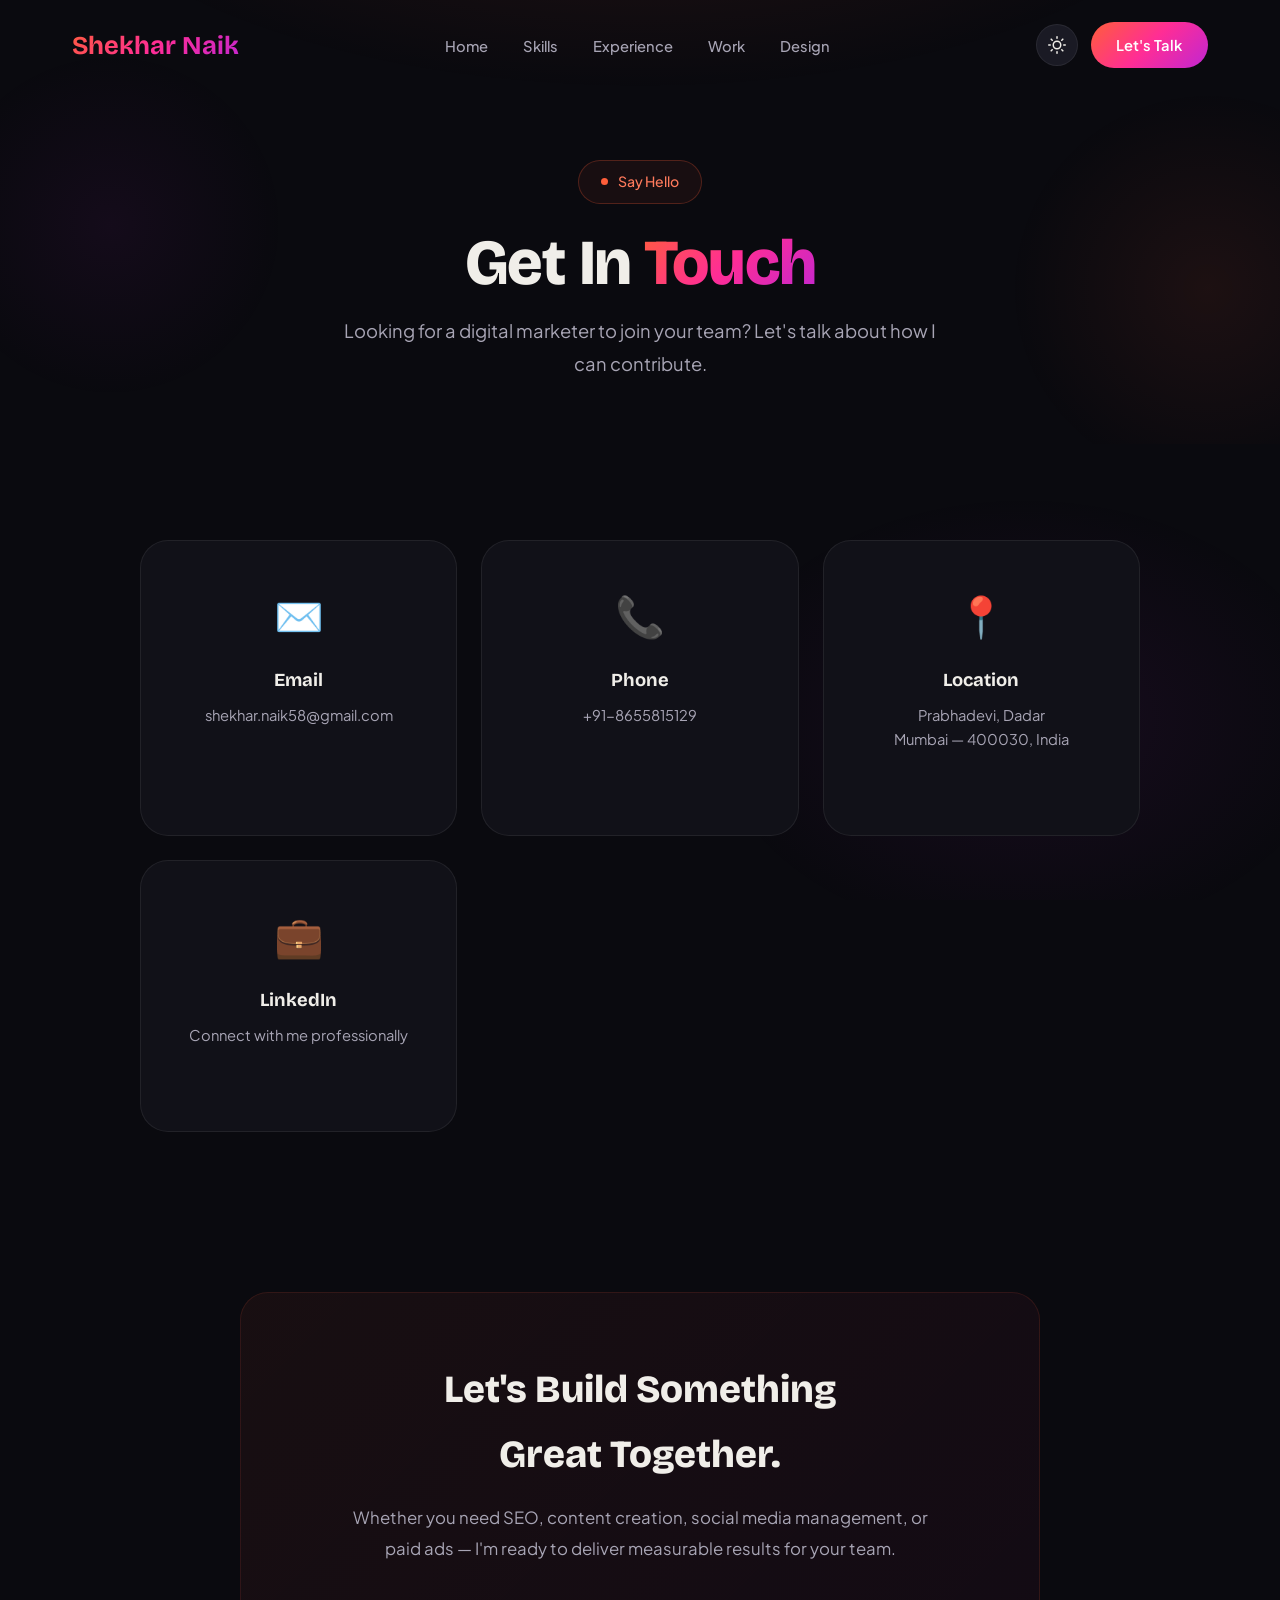
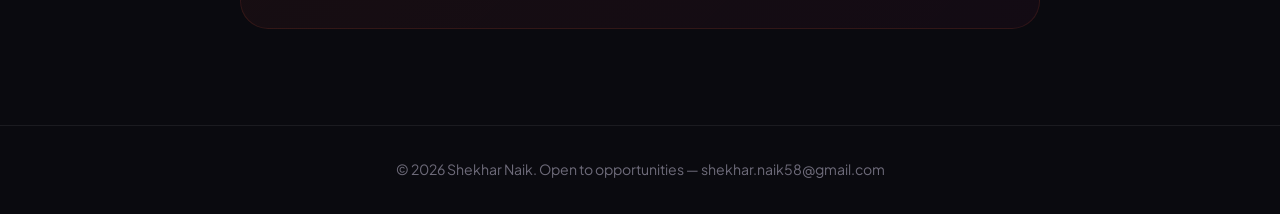
==== commit 14ade1ea: "Add files via upload" ====
--- a/contact.html
+++ b/contact.html
@@ -4,9 +4,9 @@
 <meta charset="UTF-8">
 <meta name="viewport" content="width=device-width, initial-scale=1.0">
 <title>Contact — Shekhar Naik</title>
-<meta name="description" content="Get in touch with Shekhar Naik — Digital Marketing Specialist based in Mumbai, India. Available for freelance projects and full-time opportunities.">
+<meta name="description" content="Contact Shekhar Naik — Digital Marketer based in Mumbai. Seeking entry-level/internship roles in digital marketing. Open to in-office and remote opportunities.">
 <meta property="og:title" content="Contact — Shekhar Naik">
-<meta property="og:description" content="Get in touch for freelance projects and full-time opportunities.">
+<meta property="og:description" content="Get in touch with Shekhar Naik for digital marketing opportunities in Mumbai.">
 <meta property="og:type" content="website">
 <meta property="og:image" content="Assets/myself/Shekhar Naik face.webp">
 <meta name="robots" content="noindex, nofollow">
@@ -33,7 +33,7 @@
   </div>
 </nav>
 <div class="mobile-menu" role="dialog"><ul class="mobile-menu-links">
-  <li><a href="index.html">Home</a></li><li><a href="skills.html">Skills</a></li><li><a href="experience.html">Experience</a></li><li><a href="work.html">Work</a></li><li><a href="design.html">Design</a></li>
+  <li><a href="index.html">Home</a></li><li><a href="skills.html">Skills</a></li><li><a href="experience.html">Experience</a></li><li><a href="work.html">Work</a></li>
   <li><a href="contact.html" class="mobile-menu-cta">Let's Talk</a></li>
 </ul></div>
 
@@ -43,7 +43,7 @@
   <div class="container page-hero-content">
     <div class="hero-badge">Say Hello</div>
     <h1>Get In <span class="gradient">Touch</span></h1>
-    <p>Have a project in mind? Looking for a digital marketing partner? Let's connect.</p>
+    <p>Looking for a digital marketer to join your team? Let's talk about how I can contribute.</p>
   </div>
 </section>
 
@@ -69,7 +69,7 @@
         <div class="contact-card-icon">📍</div>
         <h3>Location</h3>
         <p>Prabhadevi, Dadar<br>Mumbai — 400030, India</p>
-        <span class="contact-card-action">Open to remote work</span>
+        <span class="contact-card-action">Open to in-office / remote</span>
       </div>
 
       <a href="https://linkedin.com/in/shekhar-naik/" target="_blank" rel="noopener" class="contact-card reveal">
@@ -87,14 +87,14 @@
   <div class="container">
     <div class="contact-cta-card reveal">
       <h2>Let's Build Something<br><span class="italic">Great Together.</span></h2>
-      <p>Whether you need SEO strategy, content creation, social media management, or custom web tools — I'm ready to deliver measurable results for your brand.</p>
+      <p>Whether you need SEO, content creation, social media management, or paid ads — I'm ready to deliver measurable results for your team.</p>
     </div>
   </div>
 </section>
 
 </main>
 
-<footer><div class="container"><p>© 2026 Shekhar Naik. Crafted with passion for digital excellence.</p></div></footer>
+<footer><div class="container"><p>© 2026 Shekhar Naik. Open to opportunities — shekhar.naik58@gmail.com</p></div></footer>
 <button class="back-to-top" aria-label="Back to top">↑</button>
 <script src="script.js"></script>
 </body>
--- a/style.css
+++ b/style.css
@@ -282,6 +282,8 @@
 .work-card-images img:hover{transform:scale(1.05)}
 .work-card-visit{display:block;padding:1rem 1.5rem;margin-top:auto;font-size:.88rem;font-weight:600;color:var(--primary-light);border-top:1px solid var(--border);transition:all .3s}
 .work-card-link:hover .work-card-visit{background:rgba(255,94,58,.05);color:var(--primary)}
+.work-showcase-link{display:inline-block;margin-top:1.2rem;padding:.6rem 1.2rem;font-size:.88rem;font-weight:600;color:var(--primary-light);border:1px solid var(--border);border-radius:var(--r-sm);text-decoration:none;transition:all .3s}
+.work-showcase-link:hover{background:rgba(255,94,58,.05);color:var(--primary);border-color:var(--primary)}
 
 /* Split Row */
 .split-row{display:grid;grid-template-columns:1fr 1fr;gap:3rem;align-items:center}
--- a/style.css
+++ b/style.css
@@ -282,6 +282,8 @@
 .work-card-images img:hover{transform:scale(1.05)}
 .work-card-visit{display:block;padding:1rem 1.5rem;margin-top:auto;font-size:.88rem;font-weight:600;color:var(--primary-light);border-top:1px solid var(--border);transition:all .3s}
 .work-card-link:hover .work-card-visit{background:rgba(255,94,58,.05);color:var(--primary)}
+.work-showcase-link{display:inline-block;margin-top:1.2rem;padding:.6rem 1.2rem;font-size:.88rem;font-weight:600;color:var(--primary-light);border:1px solid var(--border);border-radius:var(--r-sm);text-decoration:none;transition:all .3s}
+.work-showcase-link:hover{background:rgba(255,94,58,.05);color:var(--primary);border-color:var(--primary)}
 
 /* Split Row */
 .split-row{display:grid;grid-template-columns:1fr 1fr;gap:3rem;align-items:center}
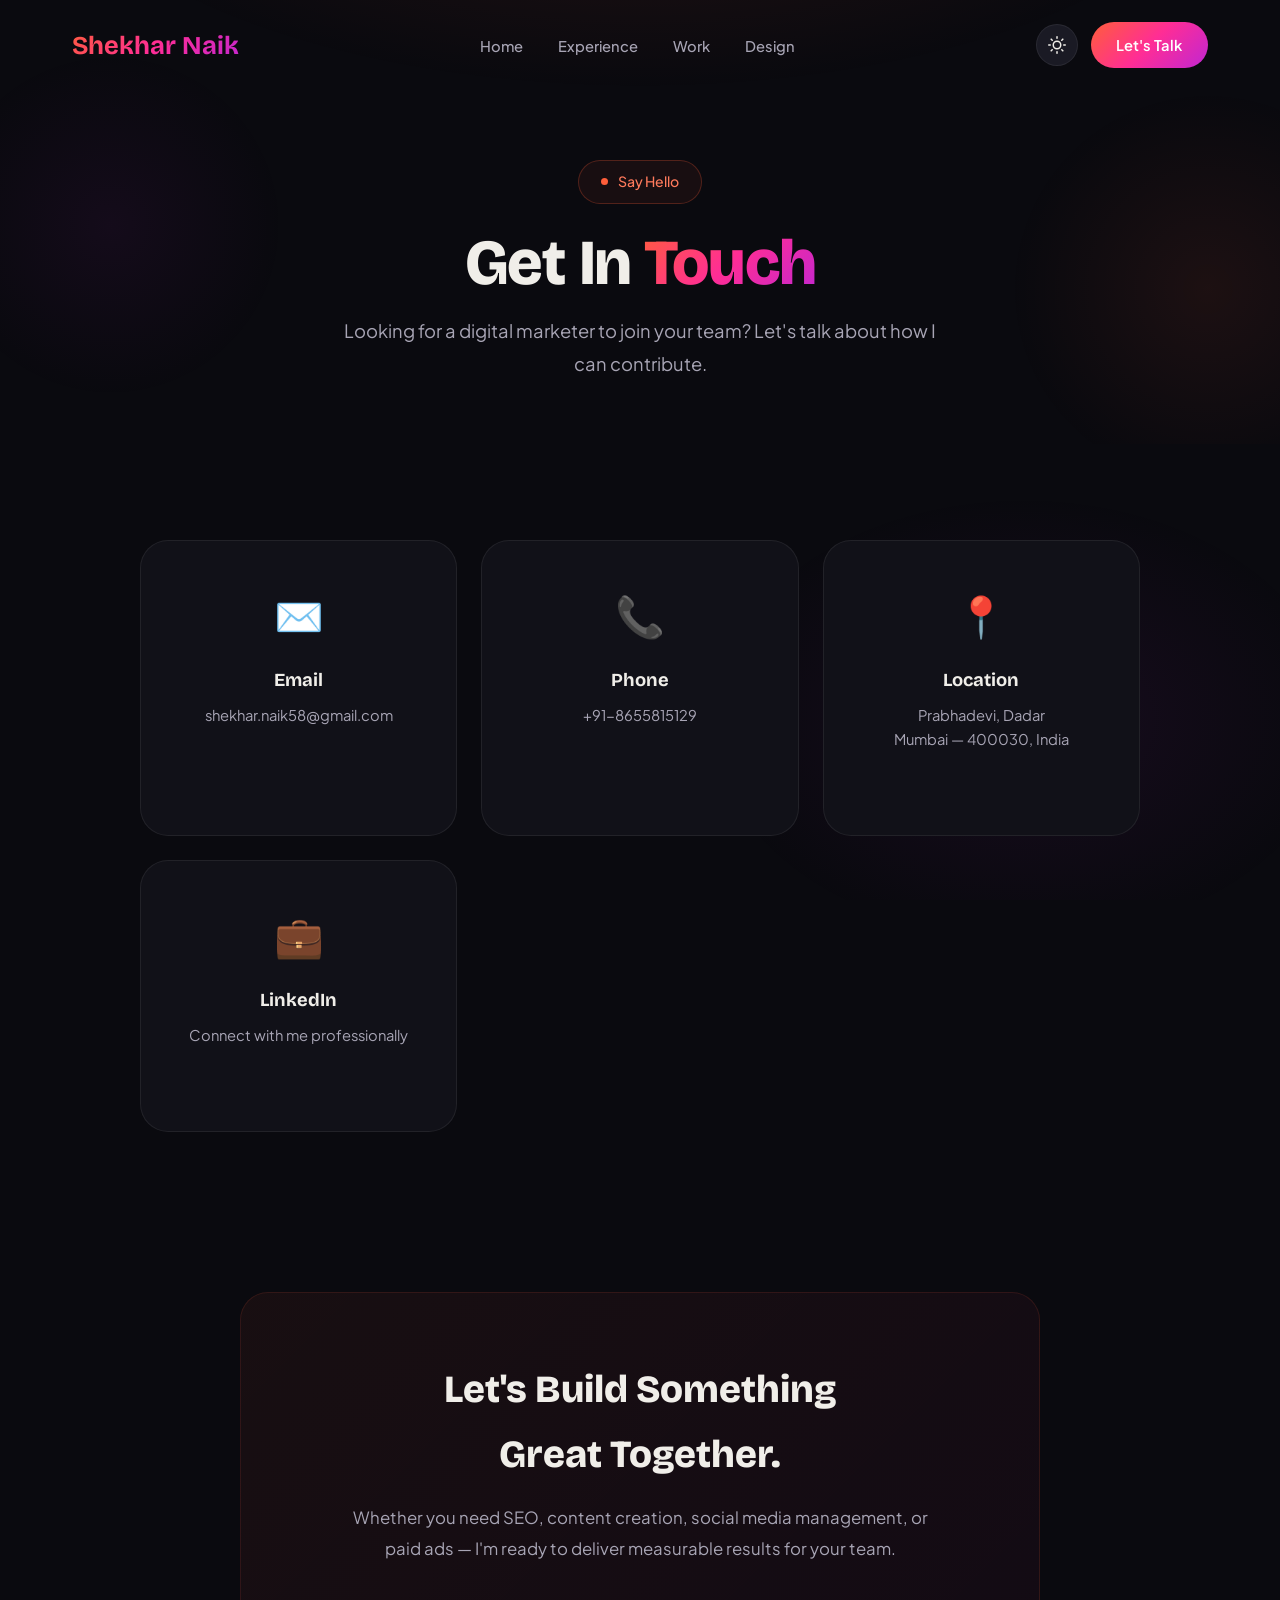
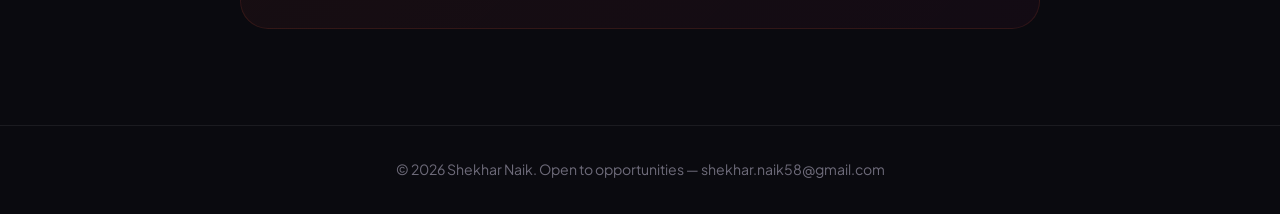
==== commit fee3b451: "Add files via upload" ====
--- a/contact.html
+++ b/contact.html
@@ -23,7 +23,7 @@
   <div class="container nav-inner">
     <a href="index.html" class="nav-logo">Shekhar Naik</a>
     <ul class="nav-links">
-      <li><a href="index.html">Home</a></li><li><a href="skills.html">Skills</a></li><li><a href="experience.html">Experience</a></li><li><a href="work.html">Work</a></li><li><a href="design.html">Design</a></li>
+      <li><a href="index.html">Home</a></li><li><a href="experience.html">Experience</a></li><li><a href="work.html">Work</a></li><li><a href="design.html">Design</a></li>
     </ul>
     <div class="nav-actions">
       <button class="theme-toggle" aria-label="Toggle theme"><svg class="theme-icon-sun" xmlns="http://www.w3.org/2000/svg" width="18" height="18" viewBox="0 0 24 24" fill="none" stroke="currentColor" stroke-width="2" stroke-linecap="round" stroke-linejoin="round"><circle cx="12" cy="12" r="5"/><line x1="12" y1="1" x2="12" y2="3"/><line x1="12" y1="21" x2="12" y2="23"/><line x1="4.22" y1="4.22" x2="5.64" y2="5.64"/><line x1="18.36" y1="18.36" x2="19.78" y2="19.78"/><line x1="1" y1="12" x2="3" y2="12"/><line x1="21" y1="12" x2="23" y2="12"/><line x1="4.22" y1="19.78" x2="5.64" y2="18.36"/><line x1="18.36" y1="5.64" x2="19.78" y2="4.22"/></svg><svg class="theme-icon-moon" xmlns="http://www.w3.org/2000/svg" width="18" height="18" viewBox="0 0 24 24" fill="none" stroke="currentColor" stroke-width="2" stroke-linecap="round" stroke-linejoin="round"><path d="M21 12.79A9 9 0 1 1 11.21 3 7 7 0 0 0 21 12.79z"/></svg></button>
@@ -33,7 +33,7 @@
   </div>
 </nav>
 <div class="mobile-menu" role="dialog"><ul class="mobile-menu-links">
-  <li><a href="index.html">Home</a></li><li><a href="skills.html">Skills</a></li><li><a href="experience.html">Experience</a></li><li><a href="work.html">Work</a></li>
+  <li><a href="index.html">Home</a></li><li><a href="experience.html">Experience</a></li><li><a href="work.html">Work</a></li>
   <li><a href="contact.html" class="mobile-menu-cta">Let's Talk</a></li>
 </ul></div>
 
--- a/style.css
+++ b/style.css
@@ -104,6 +104,9 @@
 /* Sections */
 .section{padding:7rem 0}
 .section-alt{background:var(--surface)}
+.section-tight{padding-top:1.5rem}
+.work-hero-title{font-size:clamp(4rem,10vw,8rem);margin:0}
+.work-hero-title .gradient{background:var(--gradient);-webkit-background-clip:text;-webkit-text-fill-color:transparent;background-clip:text;background-size:200% auto;animation:shimmer 4s linear infinite}
 .section-header{margin-bottom:4rem}
 .section-tag{display:inline-flex;align-items:center;gap:.6rem;font-size:.82rem;font-weight:600;letter-spacing:.12em;text-transform:uppercase;margin-bottom:1rem}
 .section-tag-icon{width:32px;height:32px;border-radius:8px;background:var(--gradient);display:flex;align-items:center;justify-content:center;font-size:1rem}
@@ -133,14 +136,11 @@
 .about-highlight-label{font-size:.9rem;color:var(--text-dim);font-weight:500}
 
 /* Tools */
-.tools-strip{padding:2rem 0;border-top:1px solid var(--border);border-bottom:1px solid var(--border);background:var(--surface);overflow:hidden;position:relative}
-.tools-strip::before,.tools-strip::after{content:'';position:absolute;top:0;bottom:0;width:100px;z-index:2}
-.tools-strip::before{left:0;background:linear-gradient(90deg,var(--surface),transparent)}
-.tools-strip::after{right:0;background:linear-gradient(270deg,var(--surface),transparent)}
-.tools-track{display:flex;gap:2.5rem;animation:marquee 50s linear infinite;width:max-content}
-.tools-track span{font-family:var(--font-d);font-size:1rem;font-weight:600;color:var(--text-muted);white-space:nowrap;display:flex;align-items:center;gap:.7rem}
-.tools-track span img{width:24px;height:24px;object-fit:contain;border-radius:5px;opacity:.7;transition:opacity .3s}
-.tools-track span:hover img{opacity:1}
+.tools-strip{padding:3rem 0;border-top:1px solid var(--border);border-bottom:1px solid var(--border);background:var(--surface)}
+.tools-track{display:flex;flex-wrap:wrap;gap:1.2rem;justify-content:center}
+.tools-track span{font-family:var(--font-d);font-size:.92rem;font-weight:600;color:var(--text-dim);display:flex;align-items:center;gap:.6rem;padding:.6rem 1.2rem;border-radius:var(--r-sm);border:1px solid var(--border);background:var(--surface-2);transition:all .3s}
+.tools-track span:hover{border-color:var(--border-hover);transform:translateY(-2px)}
+.tools-track span img{width:20px;height:20px;object-fit:contain;border-radius:4px}
 
 /* What I Bring */
 .bring-grid{display:grid;grid-template-columns:repeat(3,1fr);gap:1.5rem}
@@ -285,6 +285,77 @@
 .work-showcase-link{display:inline-block;margin-top:1.2rem;padding:.6rem 1.2rem;font-size:.88rem;font-weight:600;color:var(--primary-light);border:1px solid var(--border);border-radius:var(--r-sm);text-decoration:none;transition:all .3s}
 .work-showcase-link:hover{background:rgba(255,94,58,.05);color:var(--primary);border-color:var(--primary)}
 
+/* Work Editorial Projects */
+.work-editorial{display:flex;flex-direction:column}
+.proj-card{display:grid;grid-template-columns:110px 1fr 320px;gap:2.5rem;padding:2.5rem 0;border-bottom:1px solid var(--border);align-items:start;transition:all .3s}
+.proj-card.no-media{grid-template-columns:110px 1fr}
+.proj-card:first-child{padding-top:0}
+.proj-card:last-child{border-bottom:none;padding-bottom:0}
+.proj-meta{display:flex;flex-direction:column;gap:.8rem}
+.proj-num{font-family:var(--font-d);font-size:1.05rem;font-weight:700;color:var(--primary-light);display:flex;align-items:center;gap:.6rem}
+.proj-num::before{content:'';width:26px;height:1px;background:var(--gradient)}
+.proj-status{align-self:flex-start;font-size:.68rem;font-weight:700;letter-spacing:.1em;text-transform:uppercase;padding:.35rem .8rem;border-radius:100px}
+.proj-status-active{background:linear-gradient(135deg,#00c853,#00e676);color:#0a0a0a}
+.proj-status-past{background:var(--surface-2);border:1px solid var(--border);color:var(--text-muted)}
+.proj-body h3{font-family:var(--font-d);font-size:clamp(1.5rem,2.4vw,2rem);font-weight:800;letter-spacing:-.01em;line-height:1.15;margin-bottom:.8rem;transition:color .3s}
+.proj-body h3 .serif{font-family:var(--font-a);font-style:italic;font-weight:400;background:var(--gradient);-webkit-background-clip:text;-webkit-text-fill-color:transparent;background-clip:text}
+.proj-card:hover h3{color:var(--primary-light)}
+.proj-body>p{color:var(--text-dim);line-height:1.8;font-size:.98rem;max-width:640px;margin-bottom:1.3rem}
+.proj-metrics{display:flex;flex-wrap:wrap;gap:.6rem;margin-bottom:1.3rem}
+.proj-metric{display:inline-flex;align-items:baseline;gap:.5rem;padding:.5rem 1rem;border-radius:100px;border:1px solid var(--border);background:var(--surface-2)}
+.proj-metric b{font-family:var(--font-d);font-size:.95rem;font-weight:700;color:var(--primary-light)}
+.proj-metric span{font-size:.78rem;color:var(--text-muted);font-weight:500}
+.proj-link{display:inline-flex;align-items:center;gap:.5rem;padding:.7rem 1.4rem;border-radius:100px;background:var(--gradient);color:#fff;font-size:.9rem;font-weight:600;text-decoration:none;transition:transform .3s,box-shadow .3s}
+.proj-link:hover{transform:translateY(-2px);box-shadow:0 8px 24px rgba(255,94,58,.3)}
+.proj-link::after{content:'→';transition:transform .3s}
+.proj-link:hover::after{transform:translateX(3px)}
+.proj-brands{display:flex;flex-wrap:wrap;gap:.6rem;margin-bottom:1.3rem}
+.proj-brand{display:flex;align-items:center;gap:.6rem;padding:.5rem .9rem;border-radius:100px;border:1px solid var(--border);background:var(--surface-2);font-size:.82rem;font-weight:500;color:var(--text-dim)}
+.proj-media{position:relative}
+.proj-links{display:grid;grid-template-columns:repeat(auto-fill,minmax(150px,1fr));gap:.5rem;margin-top:1.3rem}
+.proj-video-link{display:flex;align-items:center;justify-content:center;gap:.5rem;padding:.55rem .8rem;border-radius:100px;border:1px solid rgba(255,94,58,.35);background:rgba(255,94,58,.06);font-size:.8rem;font-weight:700;color:var(--primary-light);text-decoration:none;transition:all .3s}
+.proj-video-link:hover{border-color:var(--primary);color:#fff;background:var(--gradient);transform:translateY(-2px);box-shadow:0 6px 20px rgba(255,94,58,.25)}
+.proj-video-link::before{content:'▶';font-size:.6rem}
+.proj-media-frame{position:relative;overflow:hidden;border-radius:var(--r-md);border:1px solid var(--border)}
+.proj-media-frame::after{content:'';position:absolute;inset:0;background:linear-gradient(180deg,transparent 55%,rgba(10,10,15,.55));pointer-events:none}
+.proj-media-frame img{width:100%;aspect-ratio:4/3;object-fit:cover;transition:transform .5s}
+.proj-card:hover .proj-media-frame img{transform:scale(1.04)}
+.proj-media-tag{position:absolute;left:1rem;bottom:1rem;z-index:2;font-size:.72rem;font-weight:600;color:#fff;background:rgba(10,10,15,.55);backdrop-filter:blur(8px);padding:.3rem .8rem;border-radius:100px}
+
+/* Work Capabilities */
+.work-cap-grid{display:grid;grid-template-columns:repeat(2,1fr);gap:1.5rem}
+.work-content-divider{height:1px;background:var(--border);margin:2.5rem 0}
+.work-cap-card{padding:2rem;border-radius:var(--r-lg);border:1px solid var(--border);background:var(--surface);position:relative;overflow:hidden;transition:all .4s}
+.work-cap-card::before{content:'';position:absolute;top:0;left:0;right:0;height:3px;background:var(--gradient);transform:scaleX(0);transform-origin:left;transition:transform .4s}
+.work-cap-card:hover{border-color:var(--border-hover);transform:translateY(-6px);box-shadow:0 20px 48px rgba(0,0,0,.15)}
+.work-cap-card:hover::before{transform:scaleX(1)}
+.work-cap-head{display:flex;align-items:center;gap:1rem;margin-bottom:1rem}
+.work-cap-icon{width:50px;height:50px;border-radius:13px;background:rgba(255,94,58,.08);border:1px solid rgba(255,94,58,.15);display:flex;align-items:center;justify-content:center;font-size:1.35rem;flex-shrink:0}
+.work-cap-card h3{font-family:var(--font-d);font-size:1.18rem;font-weight:700}
+.work-cap-card p{font-size:.92rem;color:var(--text-dim);line-height:1.75;margin-bottom:1.2rem}
+.work-cap-tags{display:flex;flex-wrap:wrap;gap:.4rem;margin-bottom:1.2rem}
+.work-cap-tags span{padding:.25rem .7rem;border-radius:100px;font-size:.76rem;font-weight:600;color:var(--text-dim);background:var(--surface-2);border:1px solid var(--border)}
+.work-cap-links{display:flex;flex-direction:column;gap:.45rem}
+.work-cap-link{display:flex;align-items:center;gap:.6rem;padding:.55rem .8rem;border-radius:var(--r-sm);border:1px solid var(--border);background:var(--surface);font-size:.86rem;font-weight:600;color:var(--text-dim);text-decoration:none;transition:all .3s}
+.work-cap-link::after{content:'↗';font-size:.8rem;flex-shrink:0;opacity:.4;transition:opacity .3s,transform .3s}
+.work-cap-link:hover{border-color:var(--primary);color:var(--primary-light);transform:translateX(4px);background:rgba(255,94,58,.04)}
+.work-cap-link:hover::after{opacity:1;transform:translate(2px,-2px)}
+.work-cap-dot{width:6px;height:6px;border-radius:50%;background:var(--gradient);flex-shrink:0}
+
+/* Work Side (text) */
+.work-side-top{display:flex;justify-content:space-between;align-items:flex-start;margin-bottom:.9rem}
+.work-side-top .work-side-num{margin:0;opacity:.25}
+.work-side-icon{width:46px;height:46px;border-radius:12px;background:rgba(255,94,58,.08);border:1px solid rgba(255,94,58,.15);display:flex;align-items:center;justify-content:center;font-size:1.3rem;margin-bottom:.9rem}
+.work-side-media{border-radius:var(--r-md);overflow:hidden;border:1px solid var(--border);margin-bottom:1rem}
+.work-side-media img{width:100%;aspect-ratio:16/10;object-fit:cover;transition:transform .4s}
+.work-side-media-grid{display:grid;grid-template-columns:1fr 1fr;gap:3px;padding:3px}
+.work-side-media-grid img{aspect-ratio:9/16;border-radius:var(--r-sm);object-fit:cover}
+.work-side-media-grid-stock{display:grid;grid-template-columns:1fr 1fr;gap:3px;padding:3px}
+.work-side-media-grid-stock img{aspect-ratio:16/9;border-radius:var(--r-sm);object-fit:cover}
+.work-side-media-grid-stock img:last-child{grid-column:1/-1}
+.work-side-card:hover .work-side-media img{transform:scale(1.05)}
+.work-side-tech{display:inline-block;font-size:.76rem;font-weight:600;color:var(--primary-light);background:rgba(255,94,58,.08);padding:.25rem .7rem;border-radius:100px}
+
 /* Split Row */
 .split-row{display:grid;grid-template-columns:1fr 1fr;gap:3rem;align-items:center}
 .split-reverse{direction:rtl}
@@ -498,7 +569,6 @@
 @media(max-width:768px){
   .hero-title{font-size:clamp(2.5rem,8vw,3.5rem)}
   .hero-desc{font-size:.95rem}
-  .tools-track{animation-duration:20s}
   .work-showcase{padding:2rem}
   .work-showcase h3{font-size:1.4rem}
   .work-showcase-metrics{flex-direction:column;gap:1rem}
@@ -602,4 +672,18 @@
   .work-section-box-body{padding:1.2rem}
   .page-hero h1{font-size:1.8rem}
   .section-title{font-size:1.6rem}
+}
+
+/* Work Editorial Responsive */
+@media(max-width:1024px){
+  .proj-card,.proj-card.no-media{grid-template-columns:1fr;gap:1.4rem}
+  .proj-meta{flex-direction:row;align-items:center;gap:1rem}
+  .proj-status{margin-top:0}
+  .proj-media{max-width:420px}
+  .work-cap-grid{grid-template-columns:1fr}
+}
+@media(max-width:600px){
+  .proj-card,.proj-card.no-media{padding:1.75rem 0;gap:1.2rem}
+  .proj-body h3{font-size:1.4rem}
+  .proj-metric{flex-direction:column;gap:.1rem;align-items:flex-start;padding:.6rem 1rem}
 }
--- a/style.css
+++ b/style.css
@@ -104,6 +104,9 @@
 /* Sections */
 .section{padding:7rem 0}
 .section-alt{background:var(--surface)}
+.section-tight{padding-top:1.5rem}
+.work-hero-title{font-size:clamp(4rem,10vw,8rem);margin:0}
+.work-hero-title .gradient{background:var(--gradient);-webkit-background-clip:text;-webkit-text-fill-color:transparent;background-clip:text;background-size:200% auto;animation:shimmer 4s linear infinite}
 .section-header{margin-bottom:4rem}
 .section-tag{display:inline-flex;align-items:center;gap:.6rem;font-size:.82rem;font-weight:600;letter-spacing:.12em;text-transform:uppercase;margin-bottom:1rem}
 .section-tag-icon{width:32px;height:32px;border-radius:8px;background:var(--gradient);display:flex;align-items:center;justify-content:center;font-size:1rem}
@@ -133,14 +136,11 @@
 .about-highlight-label{font-size:.9rem;color:var(--text-dim);font-weight:500}
 
 /* Tools */
-.tools-strip{padding:2rem 0;border-top:1px solid var(--border);border-bottom:1px solid var(--border);background:var(--surface);overflow:hidden;position:relative}
-.tools-strip::before,.tools-strip::after{content:'';position:absolute;top:0;bottom:0;width:100px;z-index:2}
-.tools-strip::before{left:0;background:linear-gradient(90deg,var(--surface),transparent)}
-.tools-strip::after{right:0;background:linear-gradient(270deg,var(--surface),transparent)}
-.tools-track{display:flex;gap:2.5rem;animation:marquee 50s linear infinite;width:max-content}
-.tools-track span{font-family:var(--font-d);font-size:1rem;font-weight:600;color:var(--text-muted);white-space:nowrap;display:flex;align-items:center;gap:.7rem}
-.tools-track span img{width:24px;height:24px;object-fit:contain;border-radius:5px;opacity:.7;transition:opacity .3s}
-.tools-track span:hover img{opacity:1}
+.tools-strip{padding:3rem 0;border-top:1px solid var(--border);border-bottom:1px solid var(--border);background:var(--surface)}
+.tools-track{display:flex;flex-wrap:wrap;gap:1.2rem;justify-content:center}
+.tools-track span{font-family:var(--font-d);font-size:.92rem;font-weight:600;color:var(--text-dim);display:flex;align-items:center;gap:.6rem;padding:.6rem 1.2rem;border-radius:var(--r-sm);border:1px solid var(--border);background:var(--surface-2);transition:all .3s}
+.tools-track span:hover{border-color:var(--border-hover);transform:translateY(-2px)}
+.tools-track span img{width:20px;height:20px;object-fit:contain;border-radius:4px}
 
 /* What I Bring */
 .bring-grid{display:grid;grid-template-columns:repeat(3,1fr);gap:1.5rem}
@@ -285,6 +285,77 @@
 .work-showcase-link{display:inline-block;margin-top:1.2rem;padding:.6rem 1.2rem;font-size:.88rem;font-weight:600;color:var(--primary-light);border:1px solid var(--border);border-radius:var(--r-sm);text-decoration:none;transition:all .3s}
 .work-showcase-link:hover{background:rgba(255,94,58,.05);color:var(--primary);border-color:var(--primary)}
 
+/* Work Editorial Projects */
+.work-editorial{display:flex;flex-direction:column}
+.proj-card{display:grid;grid-template-columns:110px 1fr 320px;gap:2.5rem;padding:2.5rem 0;border-bottom:1px solid var(--border);align-items:start;transition:all .3s}
+.proj-card.no-media{grid-template-columns:110px 1fr}
+.proj-card:first-child{padding-top:0}
+.proj-card:last-child{border-bottom:none;padding-bottom:0}
+.proj-meta{display:flex;flex-direction:column;gap:.8rem}
+.proj-num{font-family:var(--font-d);font-size:1.05rem;font-weight:700;color:var(--primary-light);display:flex;align-items:center;gap:.6rem}
+.proj-num::before{content:'';width:26px;height:1px;background:var(--gradient)}
+.proj-status{align-self:flex-start;font-size:.68rem;font-weight:700;letter-spacing:.1em;text-transform:uppercase;padding:.35rem .8rem;border-radius:100px}
+.proj-status-active{background:linear-gradient(135deg,#00c853,#00e676);color:#0a0a0a}
+.proj-status-past{background:var(--surface-2);border:1px solid var(--border);color:var(--text-muted)}
+.proj-body h3{font-family:var(--font-d);font-size:clamp(1.5rem,2.4vw,2rem);font-weight:800;letter-spacing:-.01em;line-height:1.15;margin-bottom:.8rem;transition:color .3s}
+.proj-body h3 .serif{font-family:var(--font-a);font-style:italic;font-weight:400;background:var(--gradient);-webkit-background-clip:text;-webkit-text-fill-color:transparent;background-clip:text}
+.proj-card:hover h3{color:var(--primary-light)}
+.proj-body>p{color:var(--text-dim);line-height:1.8;font-size:.98rem;max-width:640px;margin-bottom:1.3rem}
+.proj-metrics{display:flex;flex-wrap:wrap;gap:.6rem;margin-bottom:1.3rem}
+.proj-metric{display:inline-flex;align-items:baseline;gap:.5rem;padding:.5rem 1rem;border-radius:100px;border:1px solid var(--border);background:var(--surface-2)}
+.proj-metric b{font-family:var(--font-d);font-size:.95rem;font-weight:700;color:var(--primary-light)}
+.proj-metric span{font-size:.78rem;color:var(--text-muted);font-weight:500}
+.proj-link{display:inline-flex;align-items:center;gap:.5rem;padding:.7rem 1.4rem;border-radius:100px;background:var(--gradient);color:#fff;font-size:.9rem;font-weight:600;text-decoration:none;transition:transform .3s,box-shadow .3s}
+.proj-link:hover{transform:translateY(-2px);box-shadow:0 8px 24px rgba(255,94,58,.3)}
+.proj-link::after{content:'→';transition:transform .3s}
+.proj-link:hover::after{transform:translateX(3px)}
+.proj-brands{display:flex;flex-wrap:wrap;gap:.6rem;margin-bottom:1.3rem}
+.proj-brand{display:flex;align-items:center;gap:.6rem;padding:.5rem .9rem;border-radius:100px;border:1px solid var(--border);background:var(--surface-2);font-size:.82rem;font-weight:500;color:var(--text-dim)}
+.proj-media{position:relative}
+.proj-links{display:grid;grid-template-columns:repeat(auto-fill,minmax(150px,1fr));gap:.5rem;margin-top:1.3rem}
+.proj-video-link{display:flex;align-items:center;justify-content:center;gap:.5rem;padding:.55rem .8rem;border-radius:100px;border:1px solid rgba(255,94,58,.35);background:rgba(255,94,58,.06);font-size:.8rem;font-weight:700;color:var(--primary-light);text-decoration:none;transition:all .3s}
+.proj-video-link:hover{border-color:var(--primary);color:#fff;background:var(--gradient);transform:translateY(-2px);box-shadow:0 6px 20px rgba(255,94,58,.25)}
+.proj-video-link::before{content:'▶';font-size:.6rem}
+.proj-media-frame{position:relative;overflow:hidden;border-radius:var(--r-md);border:1px solid var(--border)}
+.proj-media-frame::after{content:'';position:absolute;inset:0;background:linear-gradient(180deg,transparent 55%,rgba(10,10,15,.55));pointer-events:none}
+.proj-media-frame img{width:100%;aspect-ratio:4/3;object-fit:cover;transition:transform .5s}
+.proj-card:hover .proj-media-frame img{transform:scale(1.04)}
+.proj-media-tag{position:absolute;left:1rem;bottom:1rem;z-index:2;font-size:.72rem;font-weight:600;color:#fff;background:rgba(10,10,15,.55);backdrop-filter:blur(8px);padding:.3rem .8rem;border-radius:100px}
+
+/* Work Capabilities */
+.work-cap-grid{display:grid;grid-template-columns:repeat(2,1fr);gap:1.5rem}
+.work-content-divider{height:1px;background:var(--border);margin:2.5rem 0}
+.work-cap-card{padding:2rem;border-radius:var(--r-lg);border:1px solid var(--border);background:var(--surface);position:relative;overflow:hidden;transition:all .4s}
+.work-cap-card::before{content:'';position:absolute;top:0;left:0;right:0;height:3px;background:var(--gradient);transform:scaleX(0);transform-origin:left;transition:transform .4s}
+.work-cap-card:hover{border-color:var(--border-hover);transform:translateY(-6px);box-shadow:0 20px 48px rgba(0,0,0,.15)}
+.work-cap-card:hover::before{transform:scaleX(1)}
+.work-cap-head{display:flex;align-items:center;gap:1rem;margin-bottom:1rem}
+.work-cap-icon{width:50px;height:50px;border-radius:13px;background:rgba(255,94,58,.08);border:1px solid rgba(255,94,58,.15);display:flex;align-items:center;justify-content:center;font-size:1.35rem;flex-shrink:0}
+.work-cap-card h3{font-family:var(--font-d);font-size:1.18rem;font-weight:700}
+.work-cap-card p{font-size:.92rem;color:var(--text-dim);line-height:1.75;margin-bottom:1.2rem}
+.work-cap-tags{display:flex;flex-wrap:wrap;gap:.4rem;margin-bottom:1.2rem}
+.work-cap-tags span{padding:.25rem .7rem;border-radius:100px;font-size:.76rem;font-weight:600;color:var(--text-dim);background:var(--surface-2);border:1px solid var(--border)}
+.work-cap-links{display:flex;flex-direction:column;gap:.45rem}
+.work-cap-link{display:flex;align-items:center;gap:.6rem;padding:.55rem .8rem;border-radius:var(--r-sm);border:1px solid var(--border);background:var(--surface);font-size:.86rem;font-weight:600;color:var(--text-dim);text-decoration:none;transition:all .3s}
+.work-cap-link::after{content:'↗';font-size:.8rem;flex-shrink:0;opacity:.4;transition:opacity .3s,transform .3s}
+.work-cap-link:hover{border-color:var(--primary);color:var(--primary-light);transform:translateX(4px);background:rgba(255,94,58,.04)}
+.work-cap-link:hover::after{opacity:1;transform:translate(2px,-2px)}
+.work-cap-dot{width:6px;height:6px;border-radius:50%;background:var(--gradient);flex-shrink:0}
+
+/* Work Side (text) */
+.work-side-top{display:flex;justify-content:space-between;align-items:flex-start;margin-bottom:.9rem}
+.work-side-top .work-side-num{margin:0;opacity:.25}
+.work-side-icon{width:46px;height:46px;border-radius:12px;background:rgba(255,94,58,.08);border:1px solid rgba(255,94,58,.15);display:flex;align-items:center;justify-content:center;font-size:1.3rem;margin-bottom:.9rem}
+.work-side-media{border-radius:var(--r-md);overflow:hidden;border:1px solid var(--border);margin-bottom:1rem}
+.work-side-media img{width:100%;aspect-ratio:16/10;object-fit:cover;transition:transform .4s}
+.work-side-media-grid{display:grid;grid-template-columns:1fr 1fr;gap:3px;padding:3px}
+.work-side-media-grid img{aspect-ratio:9/16;border-radius:var(--r-sm);object-fit:cover}
+.work-side-media-grid-stock{display:grid;grid-template-columns:1fr 1fr;gap:3px;padding:3px}
+.work-side-media-grid-stock img{aspect-ratio:16/9;border-radius:var(--r-sm);object-fit:cover}
+.work-side-media-grid-stock img:last-child{grid-column:1/-1}
+.work-side-card:hover .work-side-media img{transform:scale(1.05)}
+.work-side-tech{display:inline-block;font-size:.76rem;font-weight:600;color:var(--primary-light);background:rgba(255,94,58,.08);padding:.25rem .7rem;border-radius:100px}
+
 /* Split Row */
 .split-row{display:grid;grid-template-columns:1fr 1fr;gap:3rem;align-items:center}
 .split-reverse{direction:rtl}
@@ -498,7 +569,6 @@
 @media(max-width:768px){
   .hero-title{font-size:clamp(2.5rem,8vw,3.5rem)}
   .hero-desc{font-size:.95rem}
-  .tools-track{animation-duration:20s}
   .work-showcase{padding:2rem}
   .work-showcase h3{font-size:1.4rem}
   .work-showcase-metrics{flex-direction:column;gap:1rem}
@@ -602,4 +672,18 @@
   .work-section-box-body{padding:1.2rem}
   .page-hero h1{font-size:1.8rem}
   .section-title{font-size:1.6rem}
+}
+
+/* Work Editorial Responsive */
+@media(max-width:1024px){
+  .proj-card,.proj-card.no-media{grid-template-columns:1fr;gap:1.4rem}
+  .proj-meta{flex-direction:row;align-items:center;gap:1rem}
+  .proj-status{margin-top:0}
+  .proj-media{max-width:420px}
+  .work-cap-grid{grid-template-columns:1fr}
+}
+@media(max-width:600px){
+  .proj-card,.proj-card.no-media{padding:1.75rem 0;gap:1.2rem}
+  .proj-body h3{font-size:1.4rem}
+  .proj-metric{flex-direction:column;gap:.1rem;align-items:flex-start;padding:.6rem 1rem}
 }
